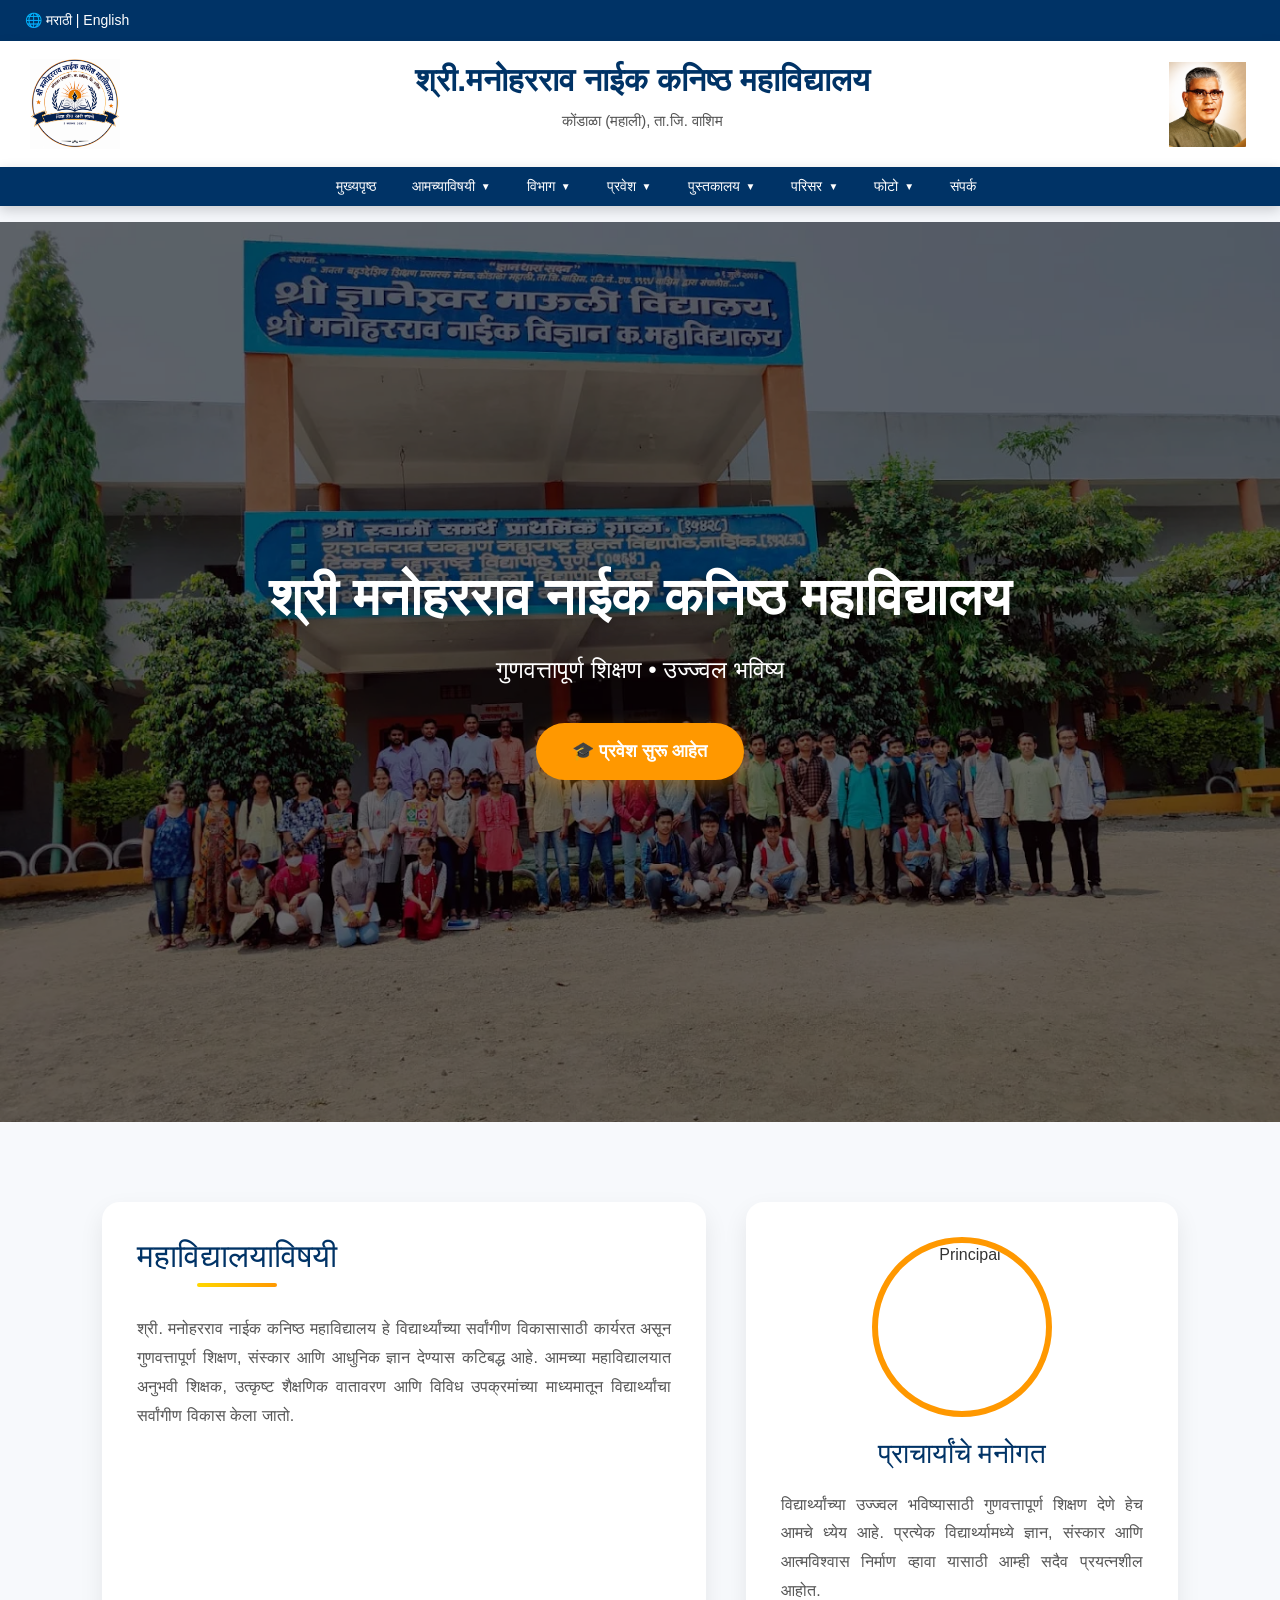
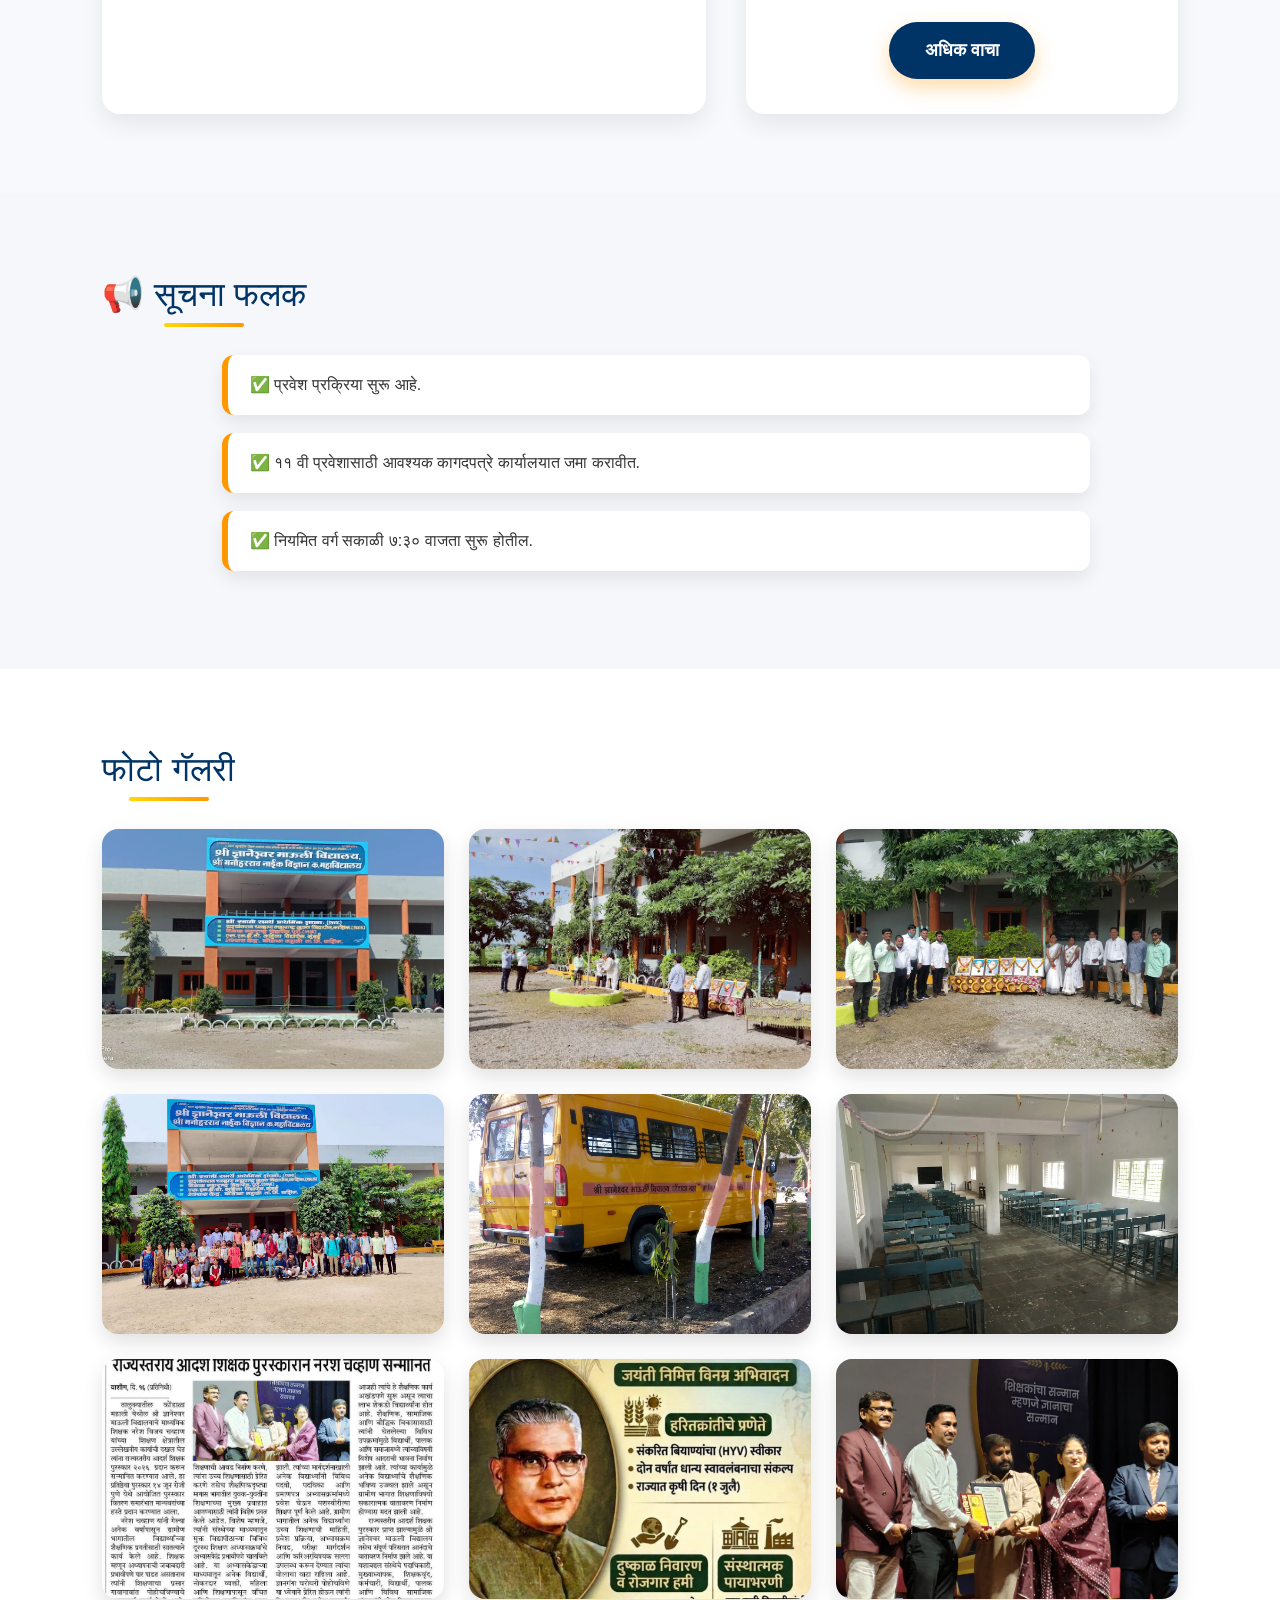
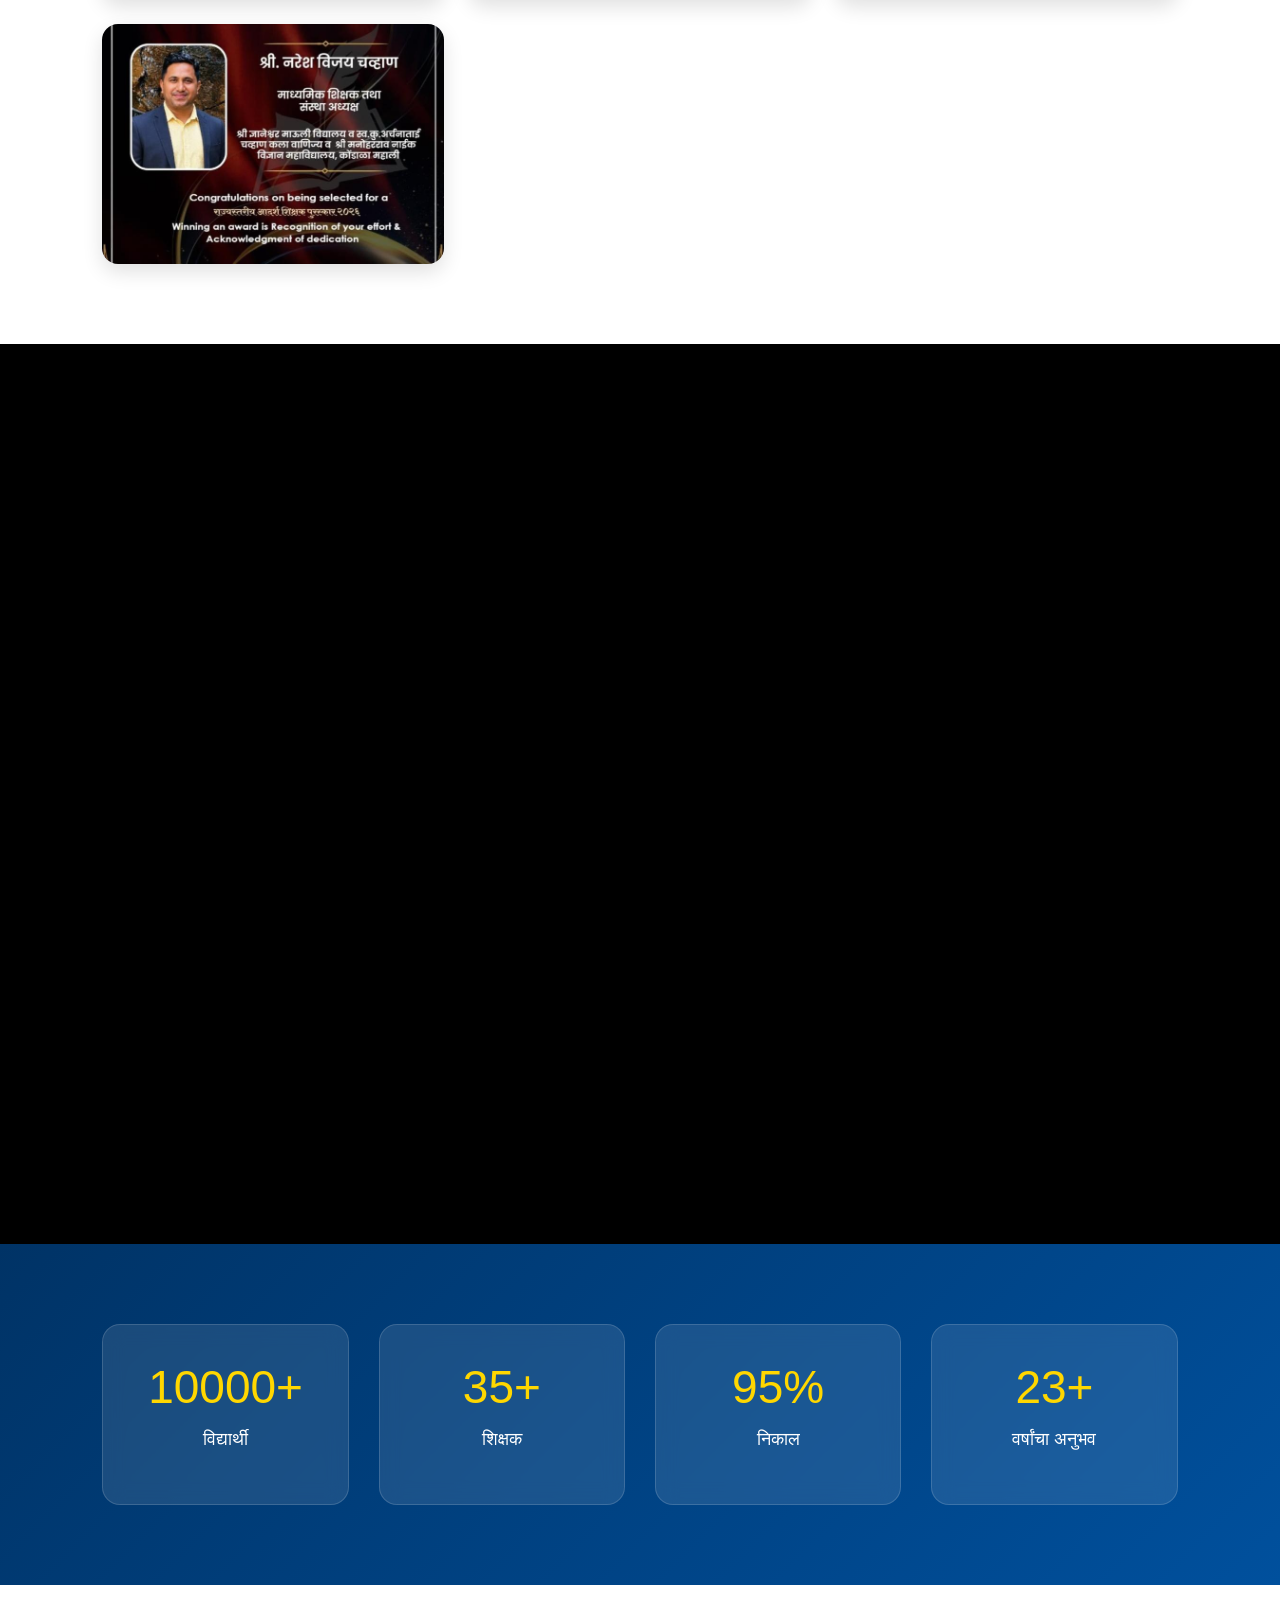
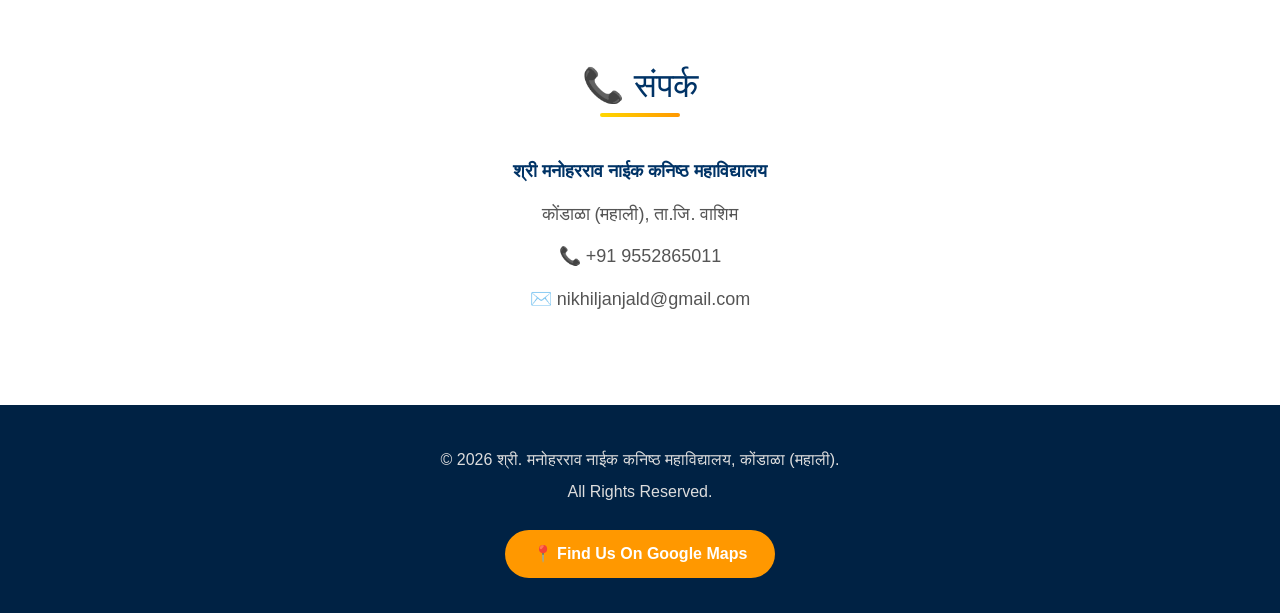
==== index.html @ def959de "Update index.html" ====
<!DOCTYPE html>
<html lang="mr">
<head>
<meta charset="UTF-8">
<meta name="viewport" content="width=device-width, initial-scale=1.0">

<title>श्री मनोहरराव नाईक कनिष्ठ महाविद्यालय</title>
<link href="https://cdn.jsdelivr.net/npm/bootstrap@5.3.7/dist/css/bootstrap.min.css" rel="stylesheet">
<link rel="stylesheet" href="style.css">

<link rel="stylesheet"
href="https://cdnjs.cloudflare.com/ajax/libs/font-awesome/6.6.0/css/all.min.css">

</head>

<body>

<!-- Top Bar -->
<div class="topbar">

<div class="language">
🌐
<a href="#">मराठी</a> |
<a href="#">English</a>
</div>

</div>
 
<!-- Header -->
<header>

<div class="logo">
    <img src="assets/logo.png" alt="College Logo">
</div>

<div class="title">
    <h1>श्री.मनोहरराव नाईक कनिष्ठ महाविद्यालय</h1>
    <p>कोंडाळा (महाली), ता.जि. वाशिम</p>
</div>

<div class="logo2">
    <img src="assets/logo2.png" alt="Logo 2">
</div>

<button class="menu-toggle" onclick="toggleMenu()">☰</button>

</header>
 
 <!-- ================= NAVBAR START ================= -->

<nav class="navbar-custom">

<ul class="menu">

<li>
<a href="#">मुख्यपृष्ठ</a>
</li>

<li class="dropdown">
<a href="#">
आमच्याविषयी
<span class="arrow">▼</span>
</a>

<ul class="submenu">
<li><a href="#">संस्थेबद्दल</a></li>
<li><a href="#">महाविद्यालयाविषयी</a></li>
<li><a href="#">प्राचार्यांचे मनोगत</a></li>
<li><a href="#">ध्येय व उद्दिष्टे</a></li>
<li><a href="#">कार्यकारी मंडळ</a></li>
<li><a href="#">महाविद्यालयाचे धोरण</a></li>
</ul>

</li>

<li class="dropdown">

<a href="#">
विभाग
<span class="arrow">▼</span>
</a>

<ul class="submenu">
<li><a href="#">Humanities</a></li>
<li><a href="#">Commerce Faculty</a></li>
<li><a href="#">Science Faculty</a></li>
<li><a href="#">Sports Department</a></li>
</ul>

</li>

<li class="dropdown">

<a href="#">
प्रवेश
<span class="arrow">▼</span>
</a>

<ul class="submenu">
<li><a href="#">Admission Form</a></li>
<li><a href="#">Admission Dates</a></li>
<li><a href="#">Admission Brochure</a></li>
<li><a href="#">Admission Notice</a></li>
<li><a href="#">Prospectus</a></li>
<li><a href="#">Admission Information</a></li>

<li>
<a href="https://mahadbt.maharashtra.gov.in/" target="_blank">
MahaDBT Scholarship
</a>
</li>

</ul>

</li>

<li class="dropdown">

<a href="#">
पुस्तकालय
<span class="arrow">▼</span>
</a>

<ul class="submenu">
    <li>
        <a href="https://www.ndl.gov.in/" target="_blank">
            📚 National Digital Library (NDLI)
        </a>
    </li>

    <li>
        <a href="https://ndl.education.gov.in/home/" target="_blank">
            📚 Rashtriya e Pustakalaya
        </a>
    </li>
 <li>
        <a href="https://www.sgbaukrc.ac.in/index.php/question-papers/" target="_blank">
            📚 Question Papers
        </a>
    </li>

 <li>
        <a href="https://sgbau.ac.in/" target="_blank">
            📚 SGBA UNIVERSITY
        </a>
    </li>
</ul>
</li>

<li class="dropdown">

<a href="#">
परिसर
<span class="arrow">▼</span>
</a>

<ul class="submenu">
<li><a href="#">Campus Activities</a></li>
<li><a href="#">Campus Facilities</a></li>
<li>
<a href="https://maps.app.goo.gl/h7c754m9y1ihVxTn9" target="_blank">
📍 Google Location
</a>
</li>
</ul>

</li>

<li class="dropdown dropdown-right">

<a href="#">
फोटो
<span class="arrow">▼</span>
</a>

<ul class="submenu">
<li><a href="#">Sports</a></li>
<li><a href="#">College Programmes</a></li>
<li><a href="#">Conference & Workshop</a></li>
<li><a href="golden.html">Golden Moments</a></li>
 <li><a href="#">Infrastructure</a></li>
</ul>

</li>

<li>
<a href="#">संपर्क</a>
</li>

</ul>

</nav>

<!-- ================= NAVBAR END ================= -->
<!-- Hero Section -->

<section class="hero">
    <div class="overlay">
        <h1>श्री मनोहरराव नाईक कनिष्ठ महाविद्यालय</h1>
        <p>गुणवत्तापूर्ण शिक्षण • उज्ज्वल भविष्य</p>

    <button class="btn" onclick="openPopup()">
    🎓 प्रवेश सुरू आहेत
</button>
    </div>
</section>

    <div id="popup" class="popup">

    <div class="popup-content">

        <span class="close" onclick="closePopup()">&times;</span>

        <h2>🎓 Admission Enquiry</h2>

        <form id="enquiryForm">
<input type="text" id="fullname" placeholder="Full Name" required>

<input type="tel" id="mobile" placeholder="Mobile Number" maxlength="10" required>

<input type="text" id="district" placeholder="District" required>

<select id="class" required>
    <option value="">Select Class</option>
    <option>11th</option>
    <option>12th</option>
    <option>UG</option>
    <option>PG</option>
</select>

<select id="stream" required>
    <option value="">Select Stream</option>
    <option>Arts</option>
    <option>Commerce</option>
    <option>Science</option>
    <option>Open University</option>
</select>

<button type="button" onclick="sendEnquiry()">
    Submit Enquiry
</button>
        </form>

    </div>

</div>
<!-- Principal Message -->

<section id="about" class="about-principal">

<div class="about-box">

<h2>महाविद्यालयाविषयी</h2>

<p>
श्री. मनोहरराव नाईक कनिष्ठ महाविद्यालय हे विद्यार्थ्यांच्या सर्वांगीण विकासासाठी कार्यरत असून गुणवत्तापूर्ण शिक्षण, संस्कार आणि आधुनिक ज्ञान देण्यास कटिबद्ध आहे. आमच्या महाविद्यालयात अनुभवी शिक्षक, उत्कृष्ट शैक्षणिक वातावरण आणि विविध उपक्रमांच्या माध्यमातून विद्यार्थ्यांचा सर्वांगीण विकास केला जातो.
</p>

</div>

<div class="principal-box">

<img src="assets/principal.jpg" alt="Principal">

<h3>प्राचार्यांचे मनोगत</h3>

<p>
विद्यार्थ्यांच्या उज्ज्वल भविष्यासाठी गुणवत्तापूर्ण शिक्षण देणे हेच आमचे ध्येय आहे. प्रत्येक विद्यार्थ्यामध्ये ज्ञान, संस्कार आणि आत्मविश्वास निर्माण व्हावा यासाठी आम्ही सदैव प्रयत्नशील आहोत.
</p>

<a href="#about" class="btn">अधिक वाचा</a>

</div>

</section>
 
    <section class="notice">
  <h2>📢 सूचना फलक</h2>

  <ul>
    <li>✅ प्रवेश प्रक्रिया सुरू आहे.</li>
    <li>✅ ११ वी प्रवेशासाठी आवश्यक कागदपत्रे कार्यालयात जमा करावीत.</li>
    <li>✅ नियमित वर्ग सकाळी ७:३० वाजता सुरू होतील.</li>
  </ul>
</section>

    <section class="gallery">
  <h2> फोटो गॅलरी</h2>

  <div class="gallery-grid">
    <img src="assets/photo1.jpg" alt="College Photo 1">
    <img src="assets/photo2.jpg" alt="College Photo 2">
    <img src="assets/photo3.jpg" alt="College Photo 3">
    <img src="assets/photo4.jpg" alt="College Photo 4">
    <img src="assets/photo5.jpg" alt="College photo 5">
    <img src="assets/photo6.jpg" alt="College photo 6">
    <img src="assets/photo7.jpg" alt="College photo 7">
    <img src="assets/photo8.jpg" alt="College photo 8">
    <img src="assets/photo9.jpg" alt="College photo 9">
    <img src="assets/photo10.jpg" alt="College photo 10">
  </div>
        
</section>  

 <section id="golden" class="golden-slider">

    <img class="golden-slide" src="assets/photo8.jpg" alt="Golden Moment 1">
    <img class="golden-slide" src="assets/photo9.jpg" alt="Golden Moment 2">
    <img class="golden-slide" src="assets/photo10.jpg" alt="Golden Moment 3">

</section>
    <section class="stats">

  <div class="stat-box">
    <h2>10000+</h2>
    <p>विद्यार्थी</p>
  </div>

  <div class="stat-box">
    <h2>35+</h2>
    <p>शिक्षक</p>
  </div>

  <div class="stat-box">
    <h2>95%</h2>
    <p>निकाल</p>
  </div>

  <div class="stat-box">
    <h2>23+</h2>
    <p>वर्षांचा अनुभव</p>
  </div>

</section>
  <section class="contact">
    <h2>📞 संपर्क</h2>

    <p><strong>श्री मनोहरराव नाईक कनिष्ठ महाविद्यालय</strong></p>
    <p>कोंडाळा (महाली), ता.जि. वाशिम</p>

    <p>📞 +91 9552865011</p>
    <p>✉️ nikhiljanjald@gmail.com</p>
</section>

 <footer>

<p>© 2026 श्री. मनोहरराव नाईक कनिष्ठ महाविद्यालय, कोंडाळा (महाली).</p>

<p>All Rights Reserved.</p>

<a href="https://maps.app.goo.gl/h7c754m9y1ihVxTn9" 
target="_blank" 
class="location-btn">

📍 Find Us On Google Maps

</a>

</footer> <button id="topBtn" title="Go to Top">
    <i class="fa-solid fa-arrow-up"></i>
</button>
 <script src="script.js"></script>
    <script src="https://cdn.jsdelivr.net/npm/bootstrap@5.3.7/dist/js/bootstrap.bundle.min.js"></script>
</body>
</html>
---- style.css ----
/*======================================
            RESET
======================================*/

*{
    margin:0;
    padding:0;
    box-sizing:border-box;
}

html{
    scroll-behavior:smooth;
}

body{
    font-family:Arial,Helvetica,sans-serif;
    background:#f5f7fb;
    color:#333;
    overflow-x:hidden;
}

img{
    max-width:100%;
    display:block;
}

a{
    text-decoration:none;
    transition:.3s;
}

ul{
    list-style:none;
}

/*======================================
            TOP BAR
======================================*/

.topbar{
    background:#003366;
    color:#fff;
    display:flex;
    justify-content:space-between;
    align-items:center;
    padding:10px 25px;
    font-size:14px;
}

.topbar a{
    color:#fff;
}

.topbar a:hover{
    color:#FFD700;
}

.top-contact{
    display:flex;
    align-items:center;
    gap:15px;
}

/*======================================
            HEADER
======================================*/

header{
    background:#fff;
    display:flex;
    justify-content:space-between;
    align-items:center;
    gap:20px;
    padding:18px 30px;
    box-shadow:0 3px 12px rgba(0,0,0,.08);
}

.logo img{
    width:90px;
    height:90px;
    object-fit:contain;
}

.logo2{
    flex-shrink:0;
}

.logo2 img{
    width:85px;
    height:85px;
    object-fit:contain;
}

.title{
    flex:1;
    text-align:center;
}

.title h1{
    color:#003366;
    font-size:32px;
    font-weight:700;
    line-height:1.3;
}

.title p{
    margin-top:6px;
    color:#555;
    font-size:15px;
}

/*======================================
        MENU BUTTON
======================================*/

.menu-toggle{
    display:none;
    width:46px;
    height:46px;
    border:none;
    border-radius:8px;
    background:#003366;
    color:#fff;
    font-size:28px;
    cursor:pointer;
}

.menu-toggle:hover{
    background:#ff9800;
    color:#000;
}

/*======================================
            NAVBAR
======================================*/

.navbar-custom{
    position:sticky;
    top:0;
    z-index:9999;
    background:#003366;
    box-shadow:0 4px 12px rgba(0,0,0,.18);
}

.menu{
    display:flex;
    justify-content:center;
    align-items:center;
}

.menu>li{
    position:relative;
}

.menu>li>a{
    display:flex;
    align-items:center;
justify-content:space-between;
white-space:nowrap;
    gap:6px;
    padding:9px 18px;
    color:#fff;
    font-size:14px;
    font-weight:500;
}

.menu>li>a:hover{
    background:#ff9800;
    color:#000;
}

/*======================================
            ARROW
======================================*/

.arrow{
    font-size:10px;
    transition:.3s;
}

.dropdown:hover>.menu>a .arrow{
    transform:rotate(180deg);
}

.dropdown:hover>.arrow{
    transform:rotate(180deg);
}

/*======================================
            SUBMENU
======================================*/

.submenu{
    position:absolute;
    top:100%;
    left:0;
    min-width:250px;
    background:rgba(0,51,102,.95);
    backdrop-filter:blur(12px);
    border-radius:12px;
    overflow:hidden;
    box-shadow:0 12px 30px rgba(0,0,0,.25);

    opacity:0;
    visibility:hidden;
    transform:translateY(15px);

    transition:.3s;
}

.dropdown:hover>.submenu{
    opacity:1;
    visibility:visible;
    transform:translateY(0);
}

.submenu li a{
    display:block;
    color:#fff;
    padding:14px 18px;
    border-bottom:1px solid rgba(255,255,255,.08);
}

.submenu li:last-child a{
    border:none;
}

.submenu li a:hover{
    background:#ff9800;
    color:#000;
    padding-left:28px;
}

.dropdown-right>.submenu{
    left:auto;
    right:0;
}

/*======================================
        MOBILE MENU
======================================*/

@media(max-width:768px){

.topbar{
    flex-direction:column;
    text-align:center;
    gap:8px;
}

header{
    padding:15px;
    gap:10px;
}

.logo img{
    width:60px;
    height:60px;
}

.logo2 img{
    width:60px;
    height:60px;
}

.title h1{
    font-size:20px;
}

.title p{
    font-size:13px;
}

.menu-toggle{
    display:block;
}

.menu{
    display:none;
    flex-direction:column;
    width:100%;
    background:#003366;
}

.menu.active{
    display:flex;
}

.menu>li{
    width:100%;
}

.menu>li>a{
    width:100%;
    justify-content:space-between;
}

/* Mobile dropdown */

.submenu{
    position:static;
    display:none;
    opacity:1;
    visibility:visible;
    transform:none;
    width:100%;
    border-radius:0;
    box-shadow:none;
    background:#002244;
}

.submenu.show{
    display:block;
}

.dropdown:hover>.submenu{
    display:none;
}

}
/*======================================
            HERO SECTION
======================================*/

.hero{
    position:relative;
    width:100%;
    height:100vh;
    background:url("assets/photo4.jpg") center/cover no-repeat;
    display:flex;
    justify-content:center;
    align-items:center;
    overflow:hidden;
}

.hero::before{
    content:"";
    position:absolute;
    inset:0;
    background:rgba(0,0,0,.58);
}

.overlay{
    position:relative;
    z-index:2;
    text-align:center;
    color:#fff;
    padding:20px;
    max-width:900px;
}

.overlay h1{
    font-size:52px;
    font-weight:700;
    line-height:1.3;
    margin-bottom:20px;
    text-shadow:0 5px 15px rgba(0,0,0,.4);
    animation:fadeDown .8s ease;
}

.overlay p{
    font-size:24px;
    margin-bottom:35px;
    animation:fadeUp 1s ease;
}

.btn{
    display:inline-block;
    background:#ff9800;
    color:#fff;
    border:none;
    border-radius:50px;
    padding:15px 36px;
    font-size:18px;
    font-weight:600;
    cursor:pointer;
    box-shadow:0 8px 20px rgba(255,152,0,.35);
}

.btn:hover{
    background:#e68900;
    transform:translateY(-4px);
}

@keyframes fadeDown{
    from{opacity:0;transform:translateY(-35px);}
    to{opacity:1;transform:translateY(0);}
}

@keyframes fadeUp{
    from{opacity:0;transform:translateY(35px);}
    to{opacity:1;transform:translateY(0);}
}

/*======================================
        ADMISSION POPUP
======================================*/

.popup{
    display:none;
    position:fixed;
    inset:0;
    background:rgba(0,0,0,.65);
    z-index:99999;
    backdrop-filter:blur(5px);
}

.popup-content{
    width:92%;
    max-width:500px;
    margin:60px auto;
    background:#fff;
    padding:35px;
    border-radius:18px;
    position:relative;
    animation:popupOpen .4s ease;
}

.popup-content h2{
    text-align:center;
    color:#003366;
    margin-bottom:20px;
}

.close{
    position:absolute;
    right:18px;
    top:12px;
    font-size:32px;
    cursor:pointer;
}

.popup-content input,
.popup-content select{
    width:100%;
    padding:14px;
    margin:12px 0;
    border:1px solid #ddd;
    border-radius:10px;
    font-size:16px;
}

.popup-content input:focus,
.popup-content select:focus{
    outline:none;
    border-color:#ff9800;
}

.popup-content button{
    width:100%;
    margin-top:15px;
    padding:15px;
    border:none;
    border-radius:10px;
    background:#003366;
    color:#fff;
    font-size:17px;
    cursor:pointer;
}

.popup-content button:hover{
    background:#ff9800;
    color:#000;
}

@keyframes popupOpen{
    from{
        opacity:0;
        transform:translateY(-40px);
    }
    to{
        opacity:1;
        transform:translateY(0);
    }
}

/*======================================
        ABOUT SECTION
======================================*/

.about-principal{
    padding:80px 8%;
    display:grid;
    grid-template-columns:1.4fr 1fr;
    gap:40px;
    background:#f7f9fc;
}

.about-box,
.principal-box{
    background:#fff;
    border-radius:18px;
    padding:35px;
    box-shadow:0 10px 25px rgba(0,0,0,.08);
}

.about-box h2,
.principal-box h3{
    color:#003366;
    margin-bottom:20px;
}

.about-box p,
.principal-box p{
    line-height:1.8;
    color:#555;
    text-align:justify;
}

.about-box h2::after{
    content:"";
    display:block;
    width:70px;
    height:4px;
    background:#ff9800;
    margin-top:10px;
    border-radius:20px;
}

.principal-box{
    text-align:center;
}

.principal-box img{
    width:180px;
    height:180px;
    object-fit:cover;
    border-radius:50%;
    border:6px solid #ff9800;
    margin:0 auto 20px;
}

.principal-box .btn{
    background:#003366;
}

.principal-box .btn:hover{
    background:#ff9800;
    color:#000;
}

/*======================================
        NOTICE
======================================*/

.notice{
    padding:80px 8%;
    background:#f5f7fb;
}

.notice h2{
    text-align:center;
    color:#003366;
    margin-bottom:35px;
    font-size:34px;
}

.notice ul{
    max-width:900px;
    margin:auto;
}

.notice li{
    background:#fff;
    margin-bottom:18px;
    padding:18px 22px;
    border-left:6px solid #ff9800;
    border-radius:12px;
    box-shadow:0 8px 18px rgba(0,0,0,.08);
}

/*======================================
        GALLERY
======================================*/

.gallery{
    padding:80px 8%;
    background:#fff;
}

.gallery h2{
    text-align:center;
    color:#003366;
    font-size:34px;
    margin-bottom:40px;
}

.gallery-grid{
    display:grid;
    grid-template-columns:repeat(auto-fit,minmax(260px,1fr));
    gap:25px;
}

.gallery-grid img{
    width:100%;
    height:240px;
    object-fit:cover;
    border-radius:16px;
    cursor:pointer;
    transition:.35s;
    box-shadow:0 8px 20px rgba(0,0,0,.12);
}

.gallery-grid img:hover{
    transform:scale(1.05);
}

/*======================================
        RESPONSIVE
======================================*/

@media(max-width:768px){

.hero{
    height:80vh;
}

.overlay h1{
    font-size:34px;
}

.overlay p{
    font-size:18px;
}

.btn{
    font-size:16px;
    padding:12px 28px;
}

.about-principal{
    grid-template-columns:1fr;
}

.gallery-grid{
    grid-template-columns:1fr;
}

.gallery-grid img{
    height:220px;
}

.popup-content{
    margin:30px auto;
    padding:25px;
}

}
/*======================================
        GOLDEN SLIDER
======================================*/

.golden-slider{
    position:relative;
    width:100%;
    height:100vh;
    overflow:hidden;
    background:#000;
}

.golden-slide{
    position:absolute;
    inset:0;
    width:100%;
    height:100%;
    object-fit:cover;
    opacity:0;
    animation:goldenSlide 12s infinite;
}

.golden-slide:nth-child(1){
    animation-delay:0s;
}

.golden-slide:nth-child(2){
    animation-delay:4s;
}

.golden-slide:nth-child(3){
    animation-delay:8s;
}

@keyframes goldenSlide{

0%{opacity:0;}

8%{opacity:1;}

30%{opacity:1;}

38%{opacity:0;}

100%{opacity:0;}

}

/*======================================
            STATS
======================================*/

.stats{
    padding:80px 8%;
    background:linear-gradient(135deg,#003366,#00509d);
    display:grid;
    grid-template-columns:repeat(auto-fit,minmax(220px,1fr));
    gap:30px;
}

.stat-box{
    background:rgba(255,255,255,.10);
    backdrop-filter:blur(10px);
    border-radius:18px;
    padding:35px 20px;
    text-align:center;
    border:1px solid rgba(255,255,255,.15);
    transition:.3s;
}

.stat-box:hover{
    transform:translateY(-8px);
}

.stat-box h2{
    color:#FFD700;
    font-size:46px;
    margin-bottom:10px;
}

.stat-box p{
    color:#fff;
    font-size:18px;
}

/*======================================
            CONTACT
======================================*/

.contact{
    background:#fff;
    padding:80px 8%;
    text-align:center;
}

.contact h2{
    color:#003366;
    font-size:34px;
    margin-bottom:25px;
}

.contact p{
    font-size:18px;
    color:#555;
    line-height:1.8;
    margin:10px 0;
}

.contact strong{
    color:#003366;
}

/*======================================
            FOOTER
======================================*/

footer{
    background:#002244;
    color:#fff;
    text-align:center;
    padding:35px 20px;
}

footer p{
    margin:8px 0;
    color:#ddd;
}

footer a{
    color:#FFD700;
}

footer a:hover{
    color:#ff9800;
}

.location-btn{
    display:inline-block;
    margin-top:18px;
    padding:12px 28px;
    background:#ff9800;
    color:#fff;
    border-radius:30px;
    font-weight:600;
}

.location-btn:hover{
    background:#003366;
    color:#fff;
}

/*======================================
        SOCIAL ICONS
======================================*/

.social-icons{
    margin-top:20px;
}

.social-icons a{
    display:inline-flex;
    justify-content:center;
    align-items:center;
    width:45px;
    height:45px;
    margin:5px;
    border-radius:50%;
    background:#003366;
    color:#fff;
}

.social-icons a:hover{
    background:#ff9800;
    color:#000;
}

/*======================================
        BACK TO TOP
======================================*/

#topBtn{
    position:fixed;
    right:25px;
    bottom:25px;
    width:50px;
    height:50px;
    border:none;
    border-radius:50%;
    background:#ff9800;
    color:#fff;
    font-size:22px;
    cursor:pointer;
    display:none;
    z-index:9999;
    box-shadow:0 8px 20px rgba(0,0,0,.25);
    transition:.3s;
}

#topBtn:hover{
    background:#003366;
    transform:translateY(-4px);
}

/*======================================
        SCROLLBAR
======================================*/

::-webkit-scrollbar{
    width:10px;
}

::-webkit-scrollbar-track{
    background:#ececec;
}

::-webkit-scrollbar-thumb{
    background:#003366;
    border-radius:20px;
}

::-webkit-scrollbar-thumb:hover{
    background:#ff9800;
}

/*======================================
        TEXT SELECTION
======================================*/

::selection{
    background:#ff9800;
    color:#fff;
}

/*======================================
        FINAL RESPONSIVE
======================================*/

@media(max-width:768px){

section{
    padding:60px 20px;
}

.stats{
    grid-template-columns:1fr;
}

.stat-box h2{
    font-size:36px;
}

.contact{
    padding:60px 20px;
}

.contact h2{
    font-size:28px;
}

.contact p{
    font-size:16px;
}

.golden-slider{
    height:55vh;
}

footer{
    padding:30px 15px;
}

.location-btn{
    width:100%;
    max-width:300px;
}

#topBtn{
    right:15px;
    bottom:15px;
}

}
/* ===== SECTION HEADING ===== */

.notice h2,
.gallery h2,
.contact h2,
.about-box h2{
    position:relative;
    display:inline-block;
    color:#003366;
    margin-bottom:40px;
}

.notice h2::after,
.gallery h2::after,
.contact h2::after,
.about-box h2::after{
    content:"";
    position:absolute;
    left:50%;
    bottom:-12px;
    transform:translateX(-50%);
    width:80px;
    height:4px;
    background:linear-gradient(90deg,#FFD700,#ff9800);
    border-radius:10px;
    animation:lineGlow 2s infinite alternate;
}

@keyframes lineGlow{
    0%{
        width:80px;
        box-shadow:0 0 5px #FFD700;
    }
    100%{
        width:120px;
        box-shadow:0 0 18px #ff9800;
    }
}
function sendWhatsApp(){

    let name = document.getElementById("fullname").value;
    let mobile = document.getElementById("mobile").value;
    let district = document.getElementById("district").value;
    let studentClass = document.getElementById("class").value;
    let stream = document.getElementById("stream").value;

    let message = 
`*New Admission Enquiry*

Name: ${name}
Mobile: ${mobile}
District: ${district}
Class: ${studentClass}
Stream: ${stream}`;

    let whatsappNumber = "919552865011";

    let url = "https://wa.me/" + whatsappNumber + "?text=" + encodeURIComponent(message);

    window.open(url, "_blank");
}
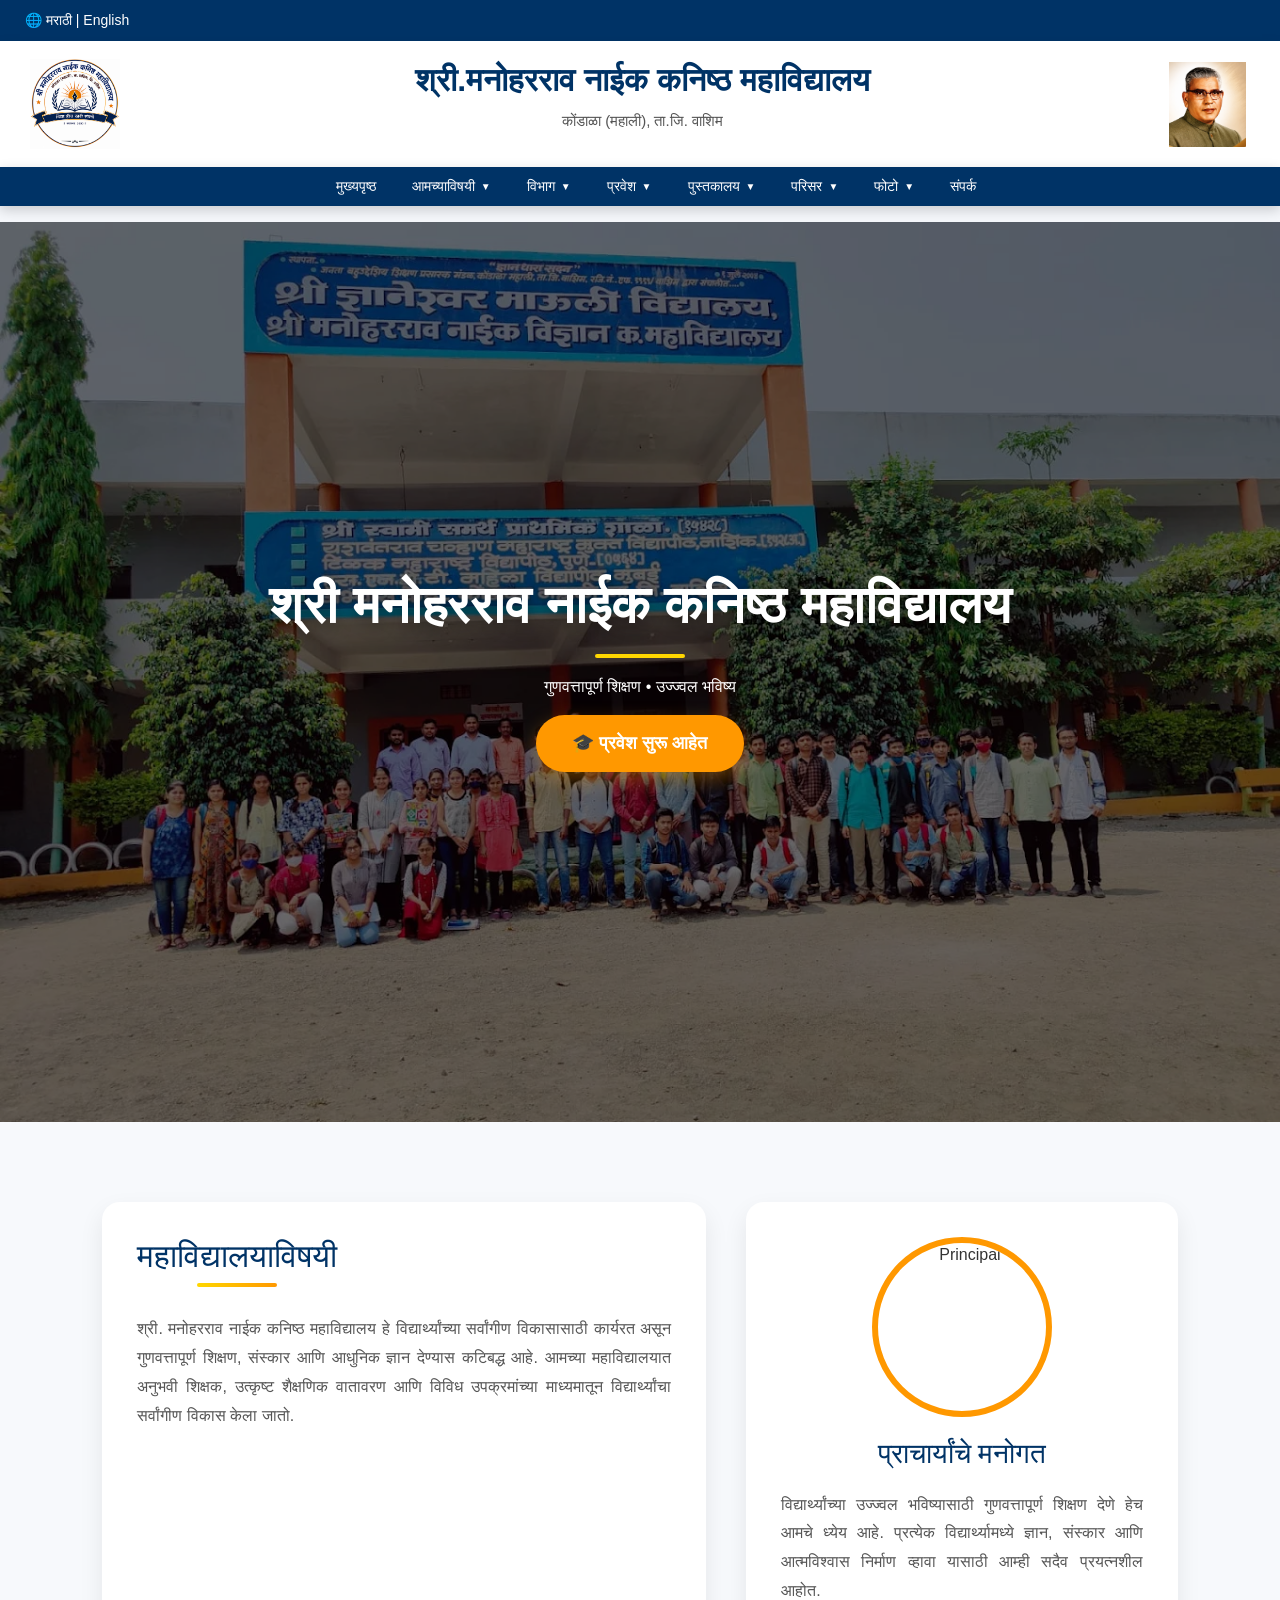
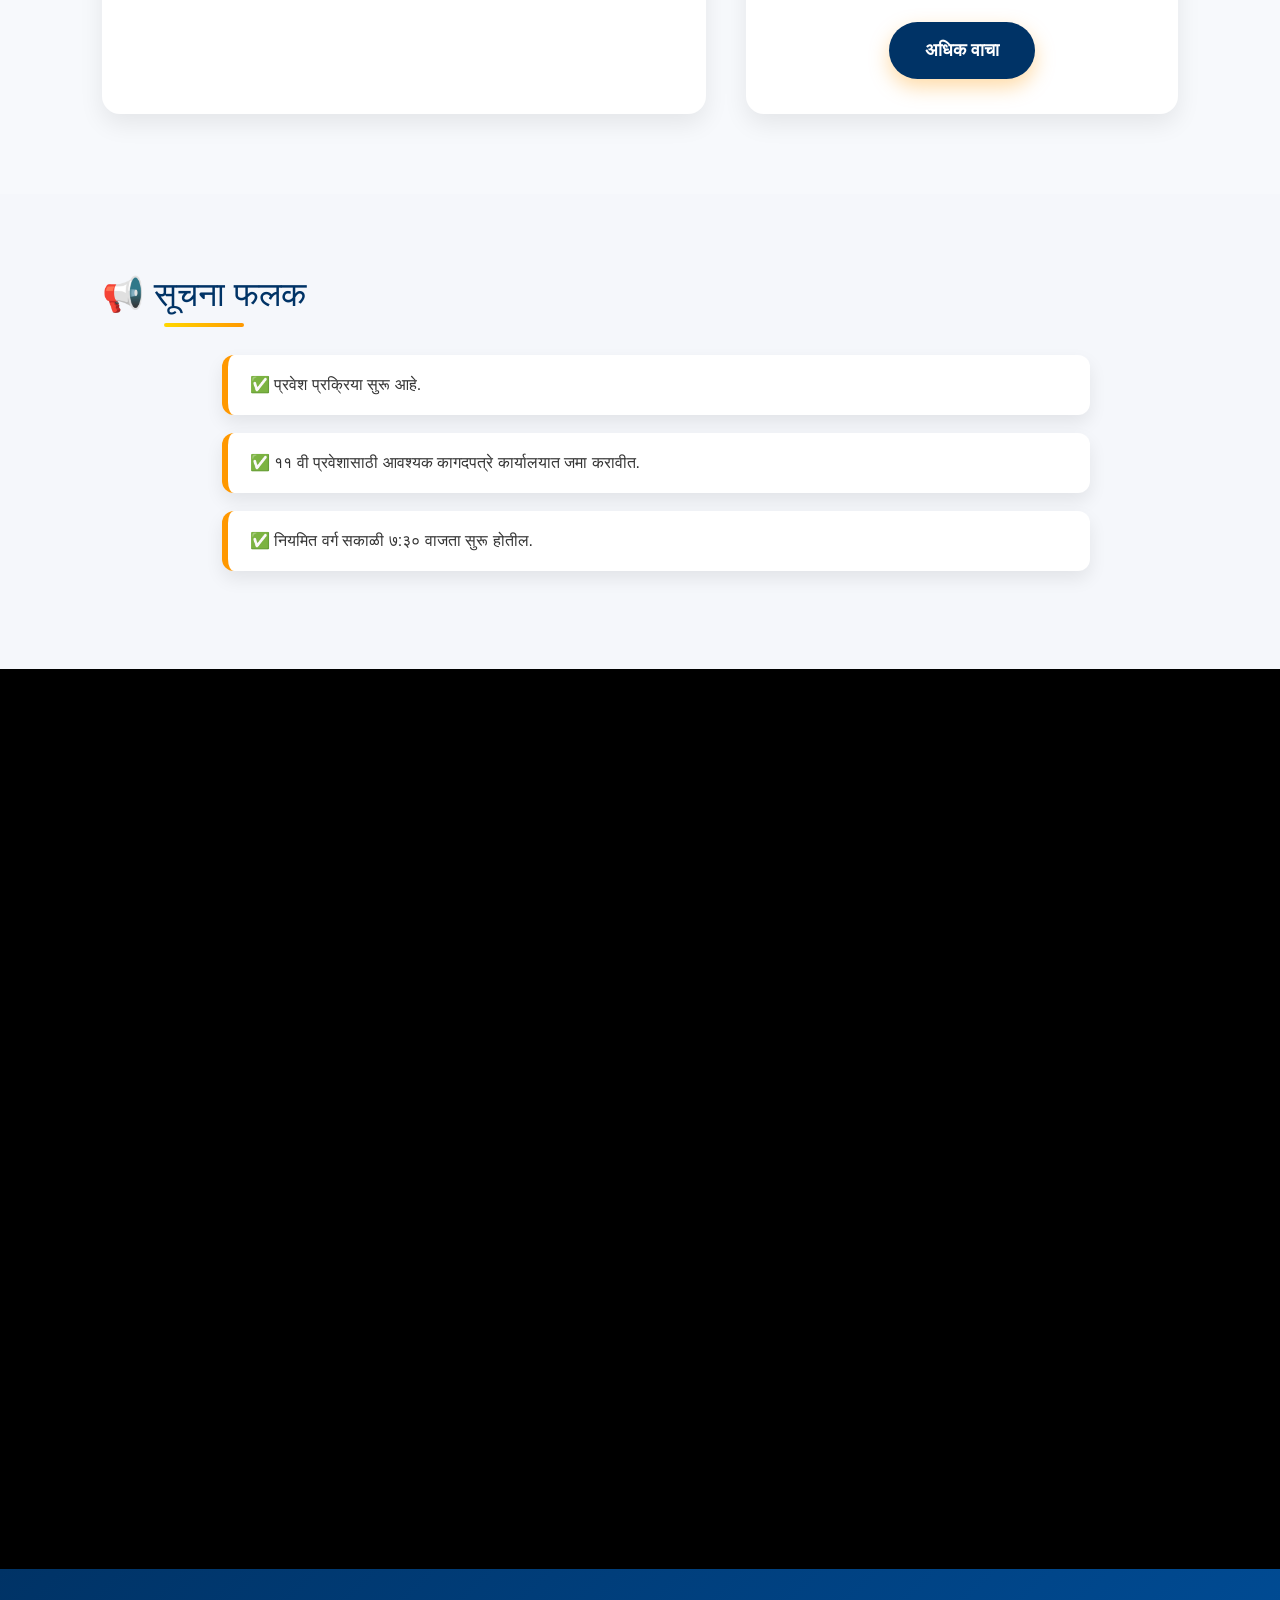
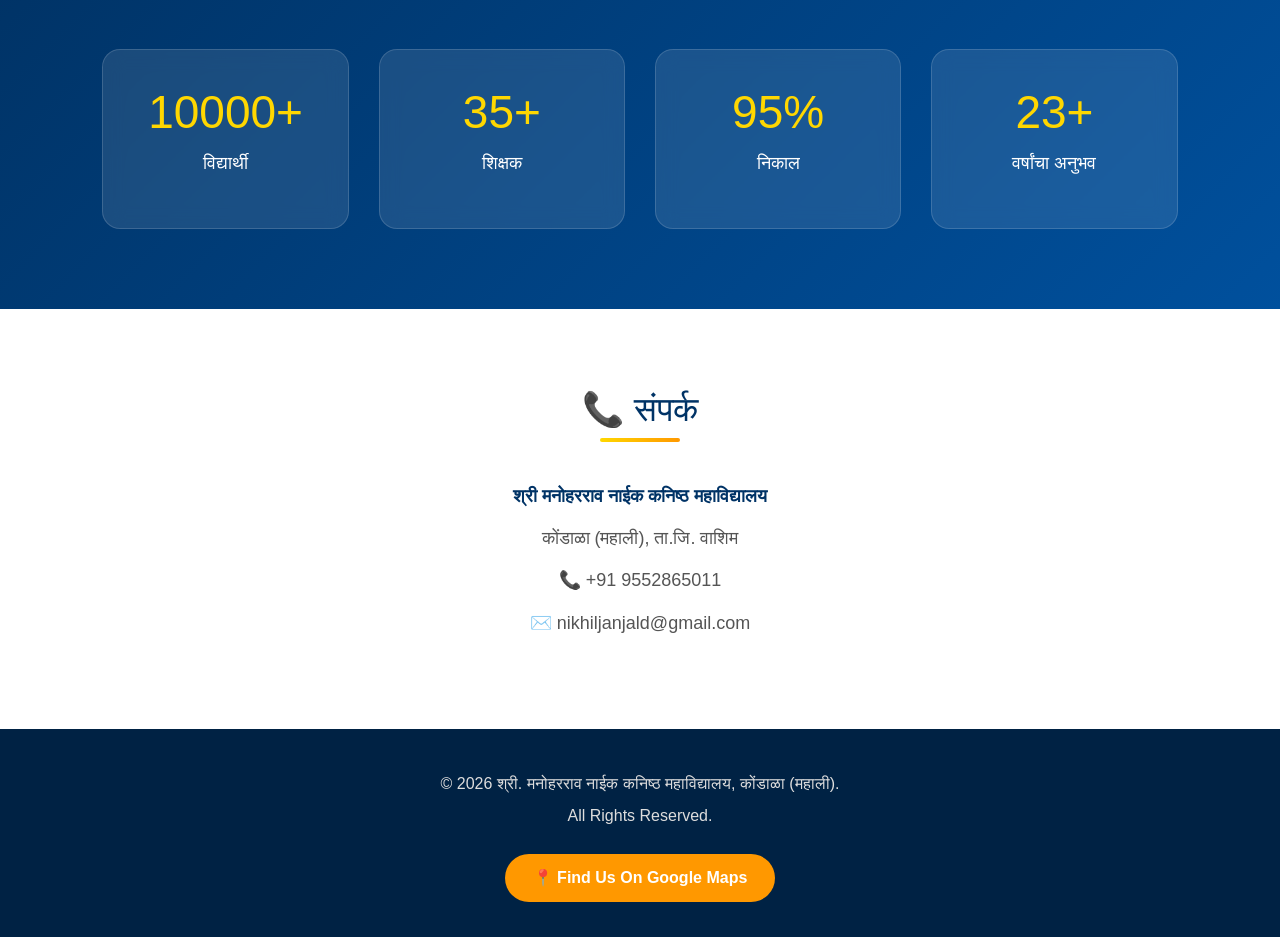
==== commit 5621f567: "Update index.html" ====
--- a/index.html
+++ b/index.html
@@ -284,24 +284,6 @@
   </ul>
 </section>
 
-    <section class="gallery">
-  <h2> फोटो गॅलरी</h2>
-
-  <div class="gallery-grid">
-    <img src="assets/photo1.jpg" alt="College Photo 1">
-    <img src="assets/photo2.jpg" alt="College Photo 2">
-    <img src="assets/photo3.jpg" alt="College Photo 3">
-    <img src="assets/photo4.jpg" alt="College Photo 4">
-    <img src="assets/photo5.jpg" alt="College photo 5">
-    <img src="assets/photo6.jpg" alt="College photo 6">
-    <img src="assets/photo7.jpg" alt="College photo 7">
-    <img src="assets/photo8.jpg" alt="College photo 8">
-    <img src="assets/photo9.jpg" alt="College photo 9">
-    <img src="assets/photo10.jpg" alt="College photo 10">
-  </div>
-        
-</section>  
-
  <section id="golden" class="golden-slider">
 
     <img class="golden-slide" src="assets/photo8.jpg" alt="Golden Moment 1">
--- a/style.css
+++ b/style.css
@@ -353,17 +353,56 @@
     font-size:52px;
     font-weight:700;
     line-height:1.3;
-    margin-bottom:20px;
+    margin-bottom:35px;
+    position:relative;
+    display:inline-block;
     text-shadow:0 5px 15px rgba(0,0,0,.4);
-    animation:fadeDown .8s ease;
-}
-
-.overlay p{
-    font-size:24px;
+    animation:fadeDown 1s ease;
+}
+
+
+/* Golden underline */
+.overlay h1{
+    font-size:52px;
+    font-weight:700;
+    line-height:1.3;
     margin-bottom:35px;
-    animation:fadeUp 1s ease;
-}
-
+    position:relative;
+    display:inline-block;
+    text-shadow:0 5px 15px rgba(0,0,0,.4);
+    animation:fadeDown 1s ease;
+}
+
+
+/* Golden Underline */
+
+.overlay h1::after{
+    content:"";
+    position:absolute;
+    left:50%;
+    bottom:-18px;
+    transform:translateX(-50%);
+    width:90px;
+    height:4px;
+    background:#FFD700;
+    border-radius:20px;
+    animation:goldLine 2s infinite alternate;
+}
+
+
+@keyframes goldLine{
+
+from{
+    width:70px;
+    box-shadow:0 0 5px #FFD700;
+}
+
+to{
+    width:140px;
+    box-shadow:0 0 20px #FFD700;
+}
+
+}
 .btn{
     display:inline-block;
     background:#ff9800;
@@ -966,26 +1005,3 @@
         box-shadow:0 0 18px #ff9800;
     }
 }
-function sendWhatsApp(){
-
-    let name = document.getElementById("fullname").value;
-    let mobile = document.getElementById("mobile").value;
-    let district = document.getElementById("district").value;
-    let studentClass = document.getElementById("class").value;
-    let stream = document.getElementById("stream").value;
-
-    let message = 
-`*New Admission Enquiry*
-
-Name: ${name}
-Mobile: ${mobile}
-District: ${district}
-Class: ${studentClass}
-Stream: ${stream}`;
-
-    let whatsappNumber = "919552865011";
-
-    let url = "https://wa.me/" + whatsappNumber + "?text=" + encodeURIComponent(message);
-
-    window.open(url, "_blank");
-}
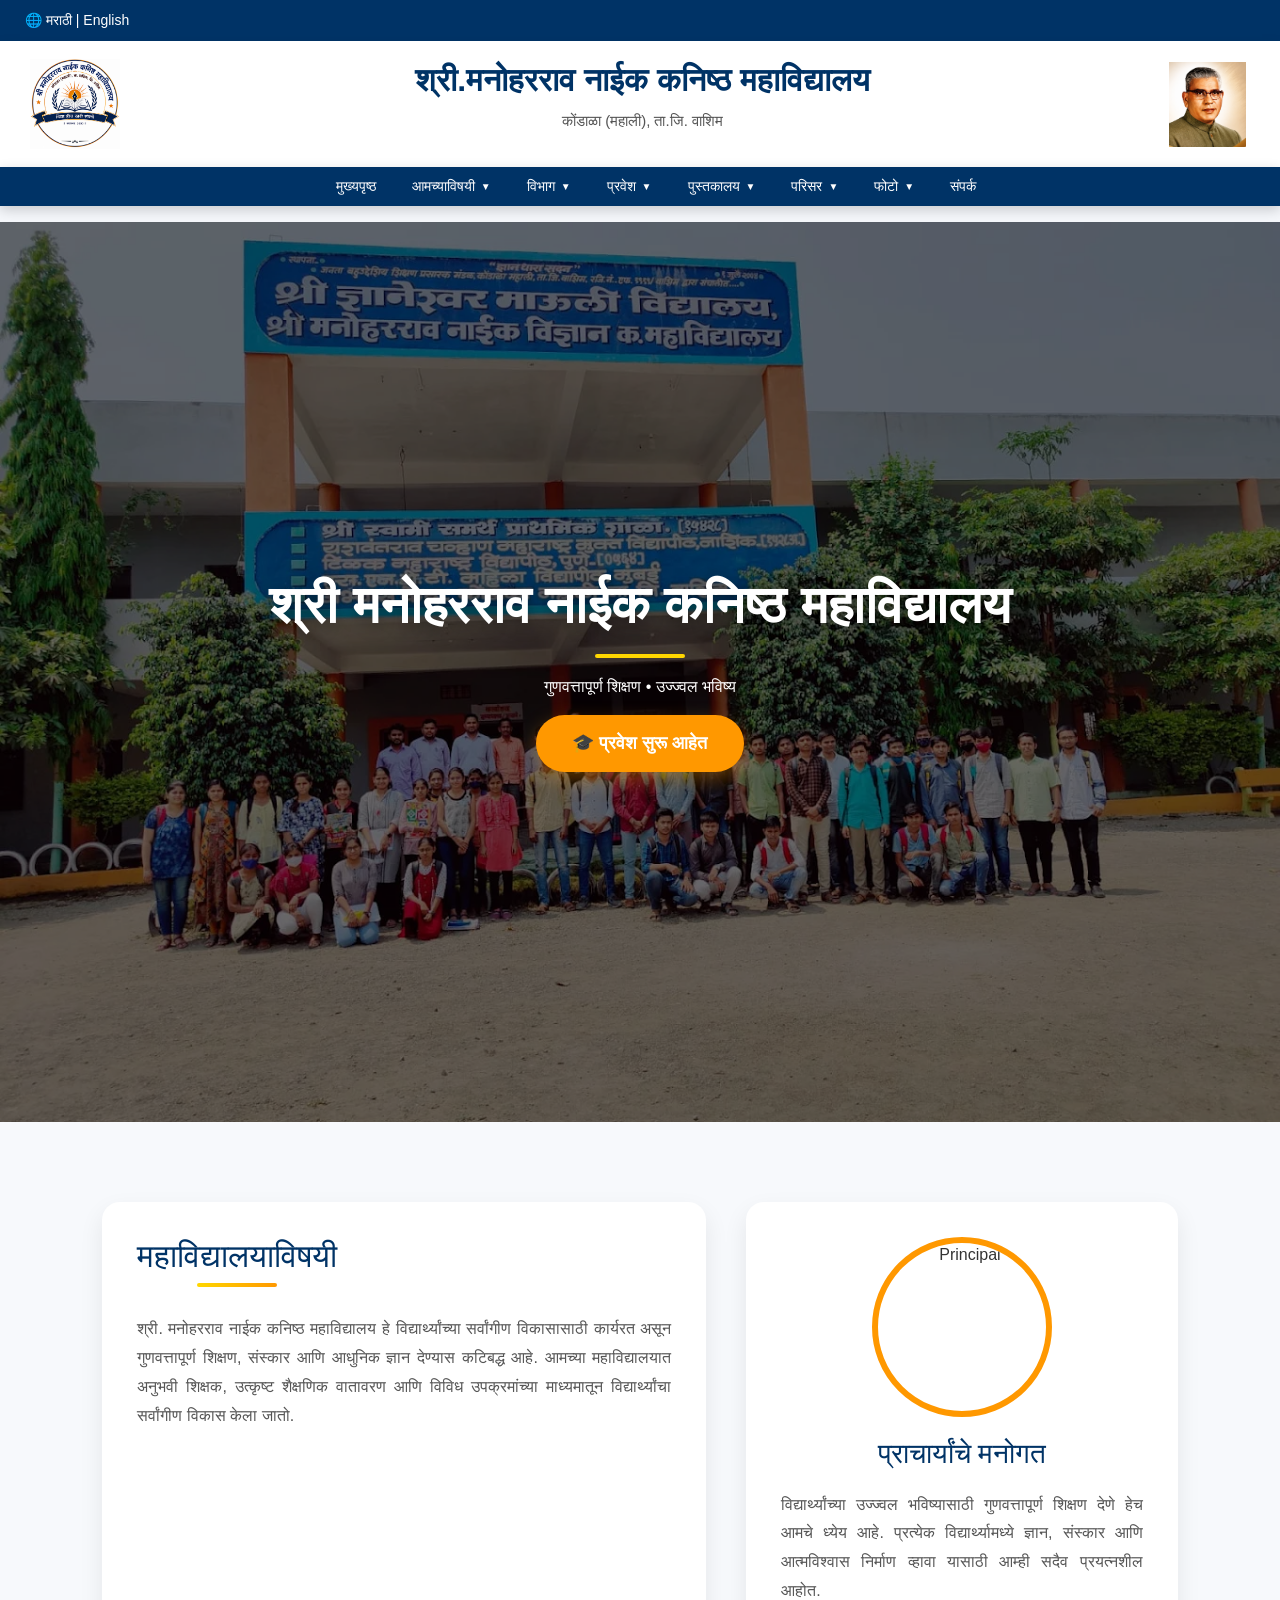
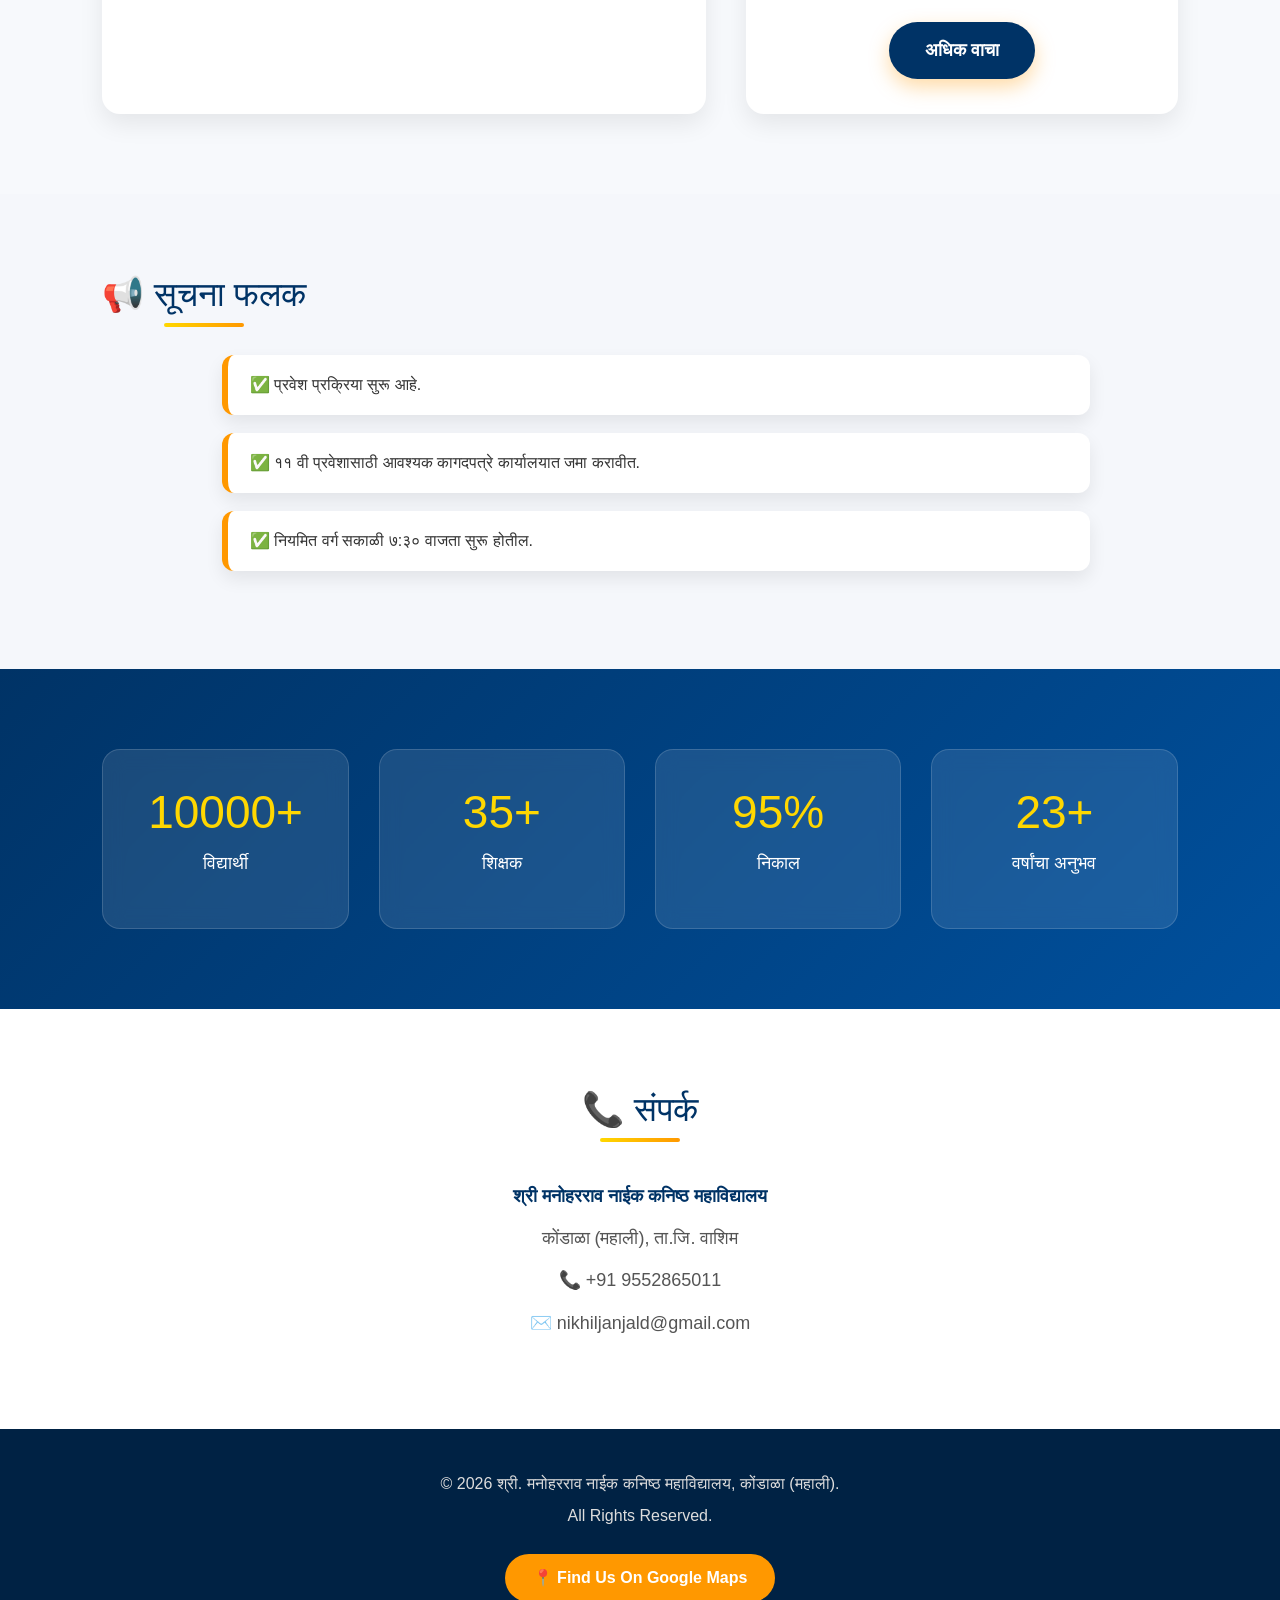
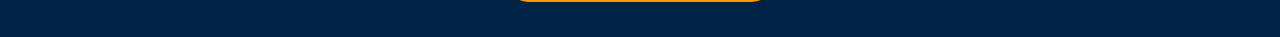
==== commit 8dda53f9: "Update index.html" ====
--- a/index.html
+++ b/index.html
@@ -284,13 +284,6 @@
   </ul>
 </section>
 
- <section id="golden" class="golden-slider">
-
-    <img class="golden-slide" src="assets/photo8.jpg" alt="Golden Moment 1">
-    <img class="golden-slide" src="assets/photo9.jpg" alt="Golden Moment 2">
-    <img class="golden-slide" src="assets/photo10.jpg" alt="Golden Moment 3">
-
-</section>
     <section class="stats">
 
   <div class="stat-box">
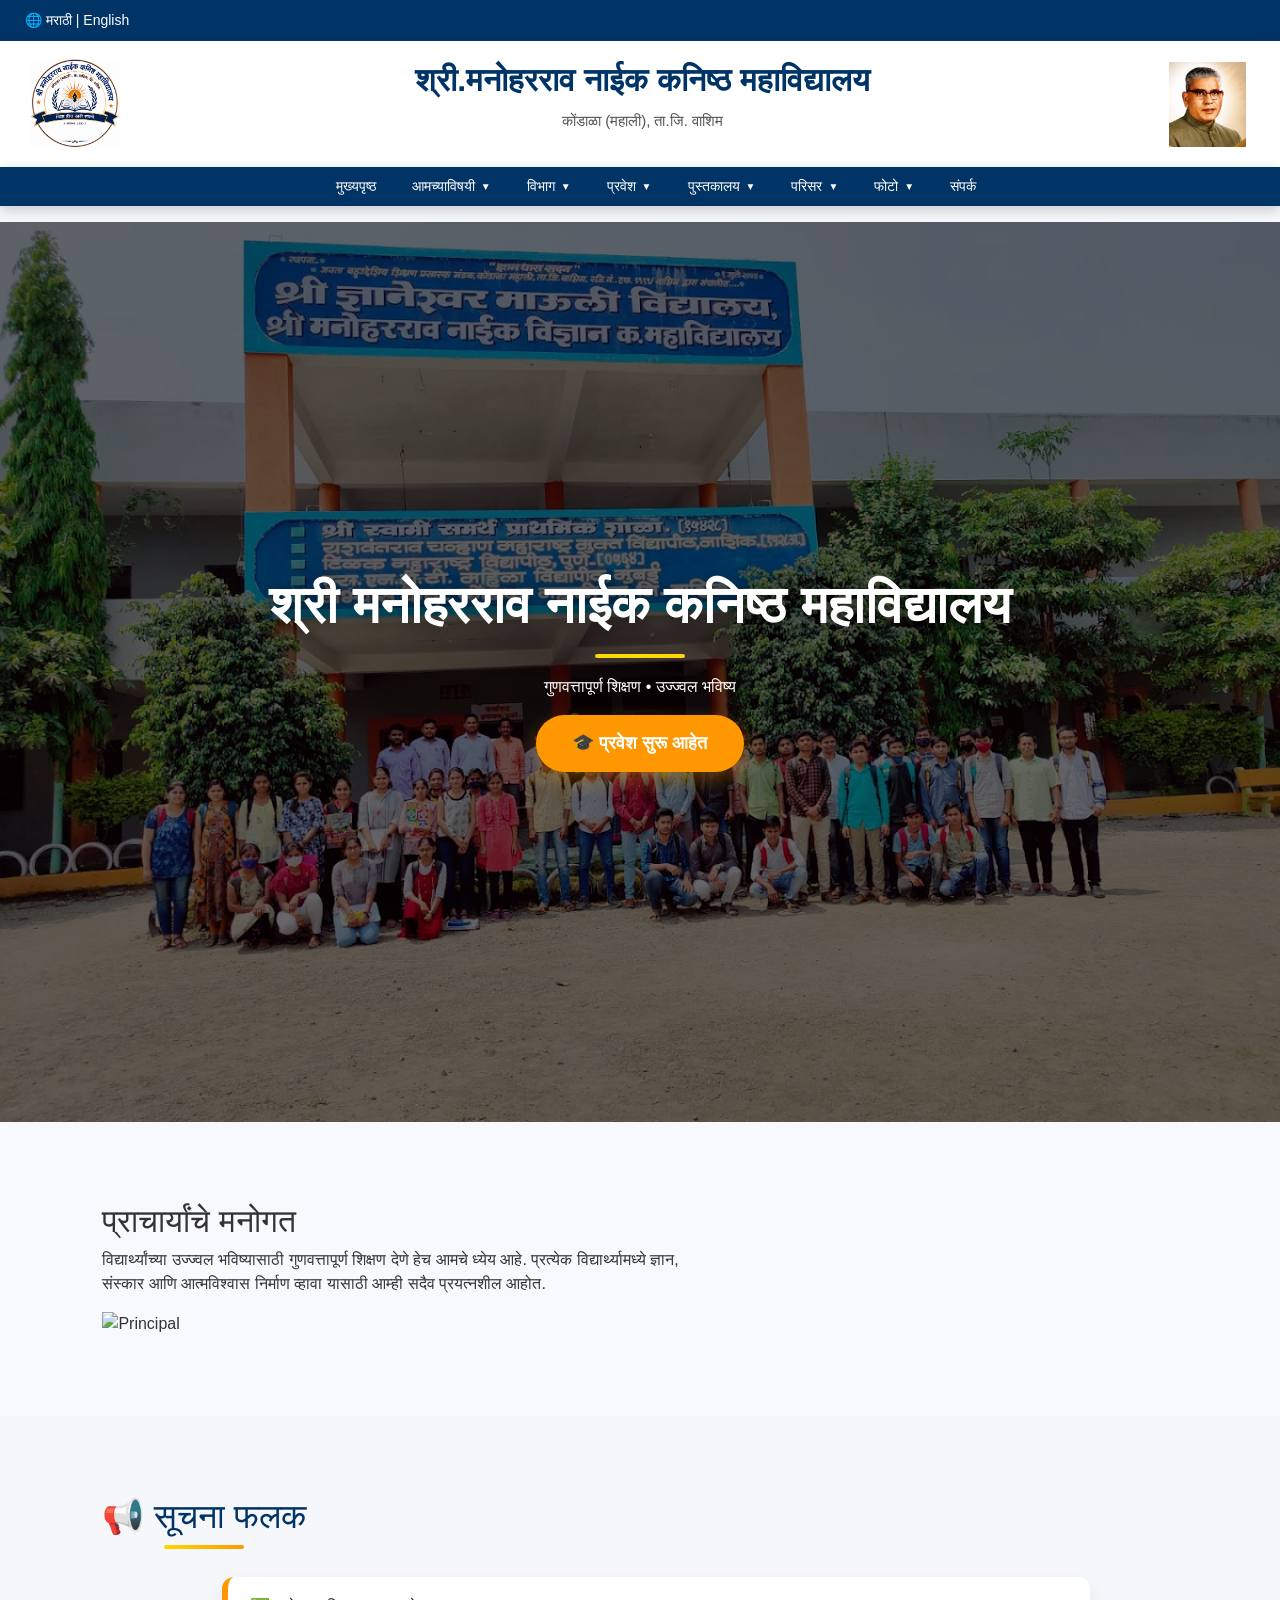
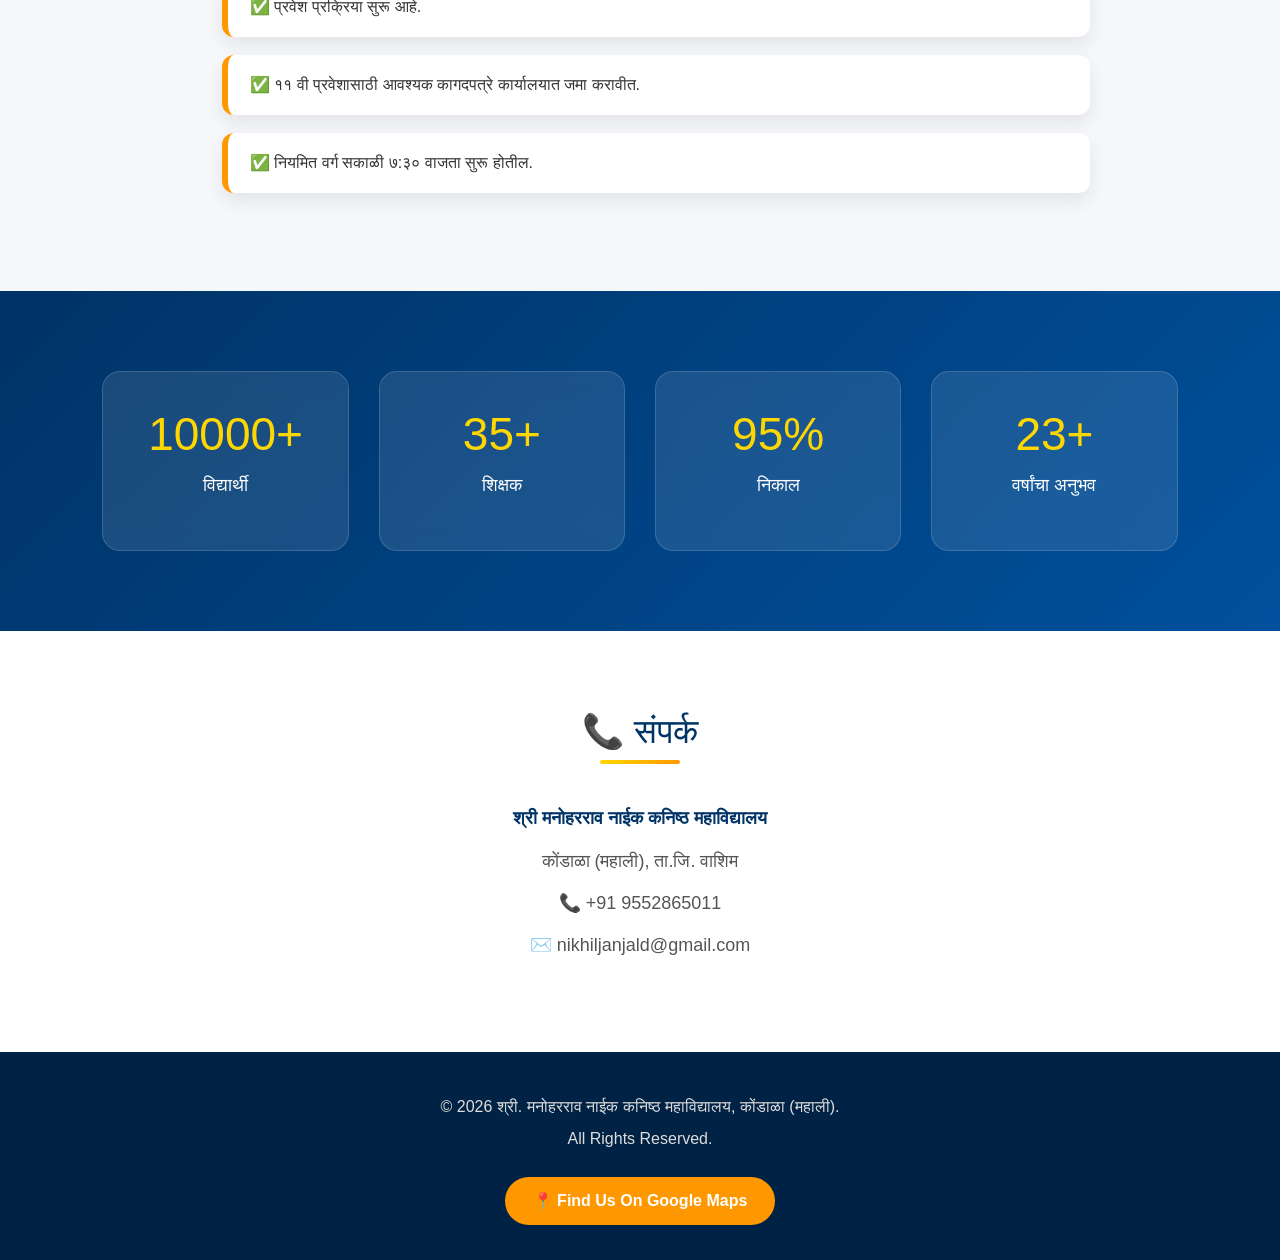
==== commit d5429792: "Update index.html" ====
--- a/index.html
+++ b/index.html
@@ -248,29 +248,23 @@
 
 <section id="about" class="about-principal">
 
-<div class="about-box">
-
-<h2>महाविद्यालयाविषयी</h2>
-
-<p>
-श्री. मनोहरराव नाईक कनिष्ठ महाविद्यालय हे विद्यार्थ्यांच्या सर्वांगीण विकासासाठी कार्यरत असून गुणवत्तापूर्ण शिक्षण, संस्कार आणि आधुनिक ज्ञान देण्यास कटिबद्ध आहे. आमच्या महाविद्यालयात अनुभवी शिक्षक, उत्कृष्ट शैक्षणिक वातावरण आणि विविध उपक्रमांच्या माध्यमातून विद्यार्थ्यांचा सर्वांगीण विकास केला जातो.
-</p>
-
-</div>
-
-<div class="principal-box">
-
-<img src="assets/principal.jpg" alt="Principal">
-
-<h3>प्राचार्यांचे मनोगत</h3>
-
-<p>
-विद्यार्थ्यांच्या उज्ज्वल भविष्यासाठी गुणवत्तापूर्ण शिक्षण देणे हेच आमचे ध्येय आहे. प्रत्येक विद्यार्थ्यामध्ये ज्ञान, संस्कार आणि आत्मविश्वास निर्माण व्हावा यासाठी आम्ही सदैव प्रयत्नशील आहोत.
-</p>
-
-<a href="#about" class="btn">अधिक वाचा</a>
-
-</div>
+    <div class="principal-message">
+
+        <div class="message-text">
+            <h2>प्राचार्यांचे मनोगत</h2>
+
+            <p>
+                विद्यार्थ्यांच्या उज्ज्वल भविष्यासाठी गुणवत्तापूर्ण शिक्षण देणे हेच आमचे ध्येय आहे.
+                प्रत्येक विद्यार्थ्यामध्ये ज्ञान, संस्कार आणि आत्मविश्वास निर्माण व्हावा यासाठी
+                आम्ही सदैव प्रयत्नशील आहोत.
+            </p>
+        </div>
+
+        <div class="message-photo">
+            <img src="assets/principal.jpg" alt="Principal">
+        </div>
+
+    </div>
 
 </section>
  
--- a/style.css
+++ b/style.css
@@ -683,53 +683,6 @@
     margin:30px auto;
     padding:25px;
 }
-
-}
-/*======================================
-        GOLDEN SLIDER
-======================================*/
-
-.golden-slider{
-    position:relative;
-    width:100%;
-    height:100vh;
-    overflow:hidden;
-    background:#000;
-}
-
-.golden-slide{
-    position:absolute;
-    inset:0;
-    width:100%;
-    height:100%;
-    object-fit:cover;
-    opacity:0;
-    animation:goldenSlide 12s infinite;
-}
-
-.golden-slide:nth-child(1){
-    animation-delay:0s;
-}
-
-.golden-slide:nth-child(2){
-    animation-delay:4s;
-}
-
-.golden-slide:nth-child(3){
-    animation-delay:8s;
-}
-
-@keyframes goldenSlide{
-
-0%{opacity:0;}
-
-8%{opacity:1;}
-
-30%{opacity:1;}
-
-38%{opacity:0;}
-
-100%{opacity:0;}
 
 }
 
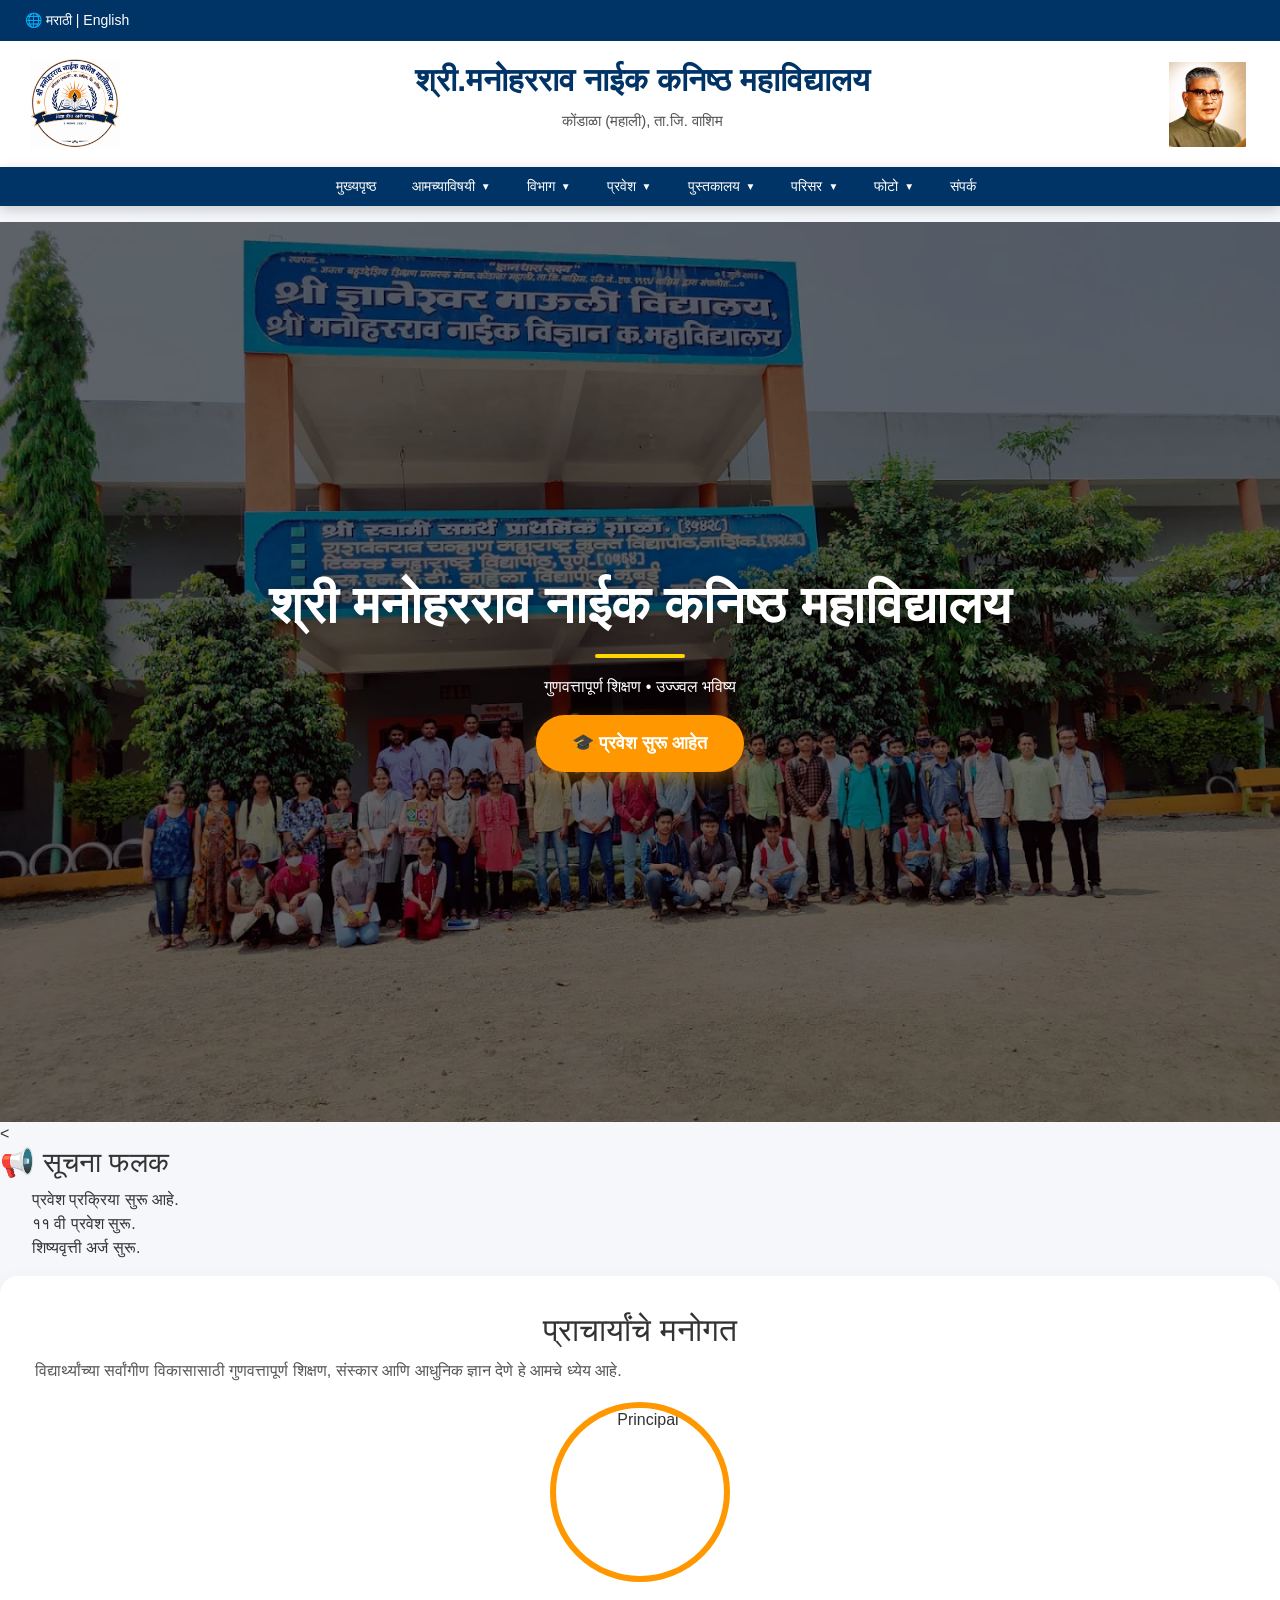
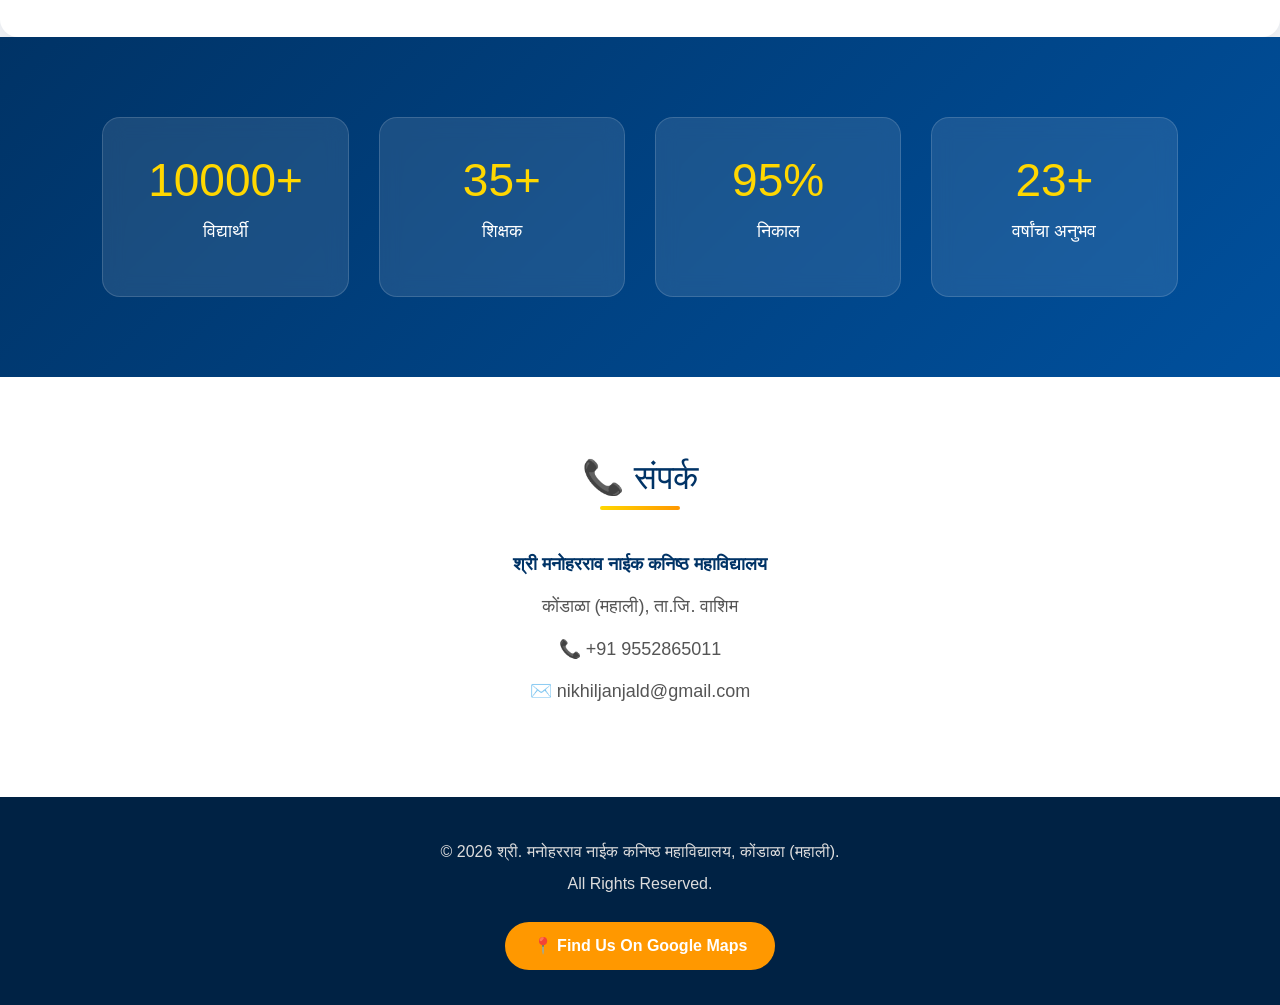
==== commit e42b8260: "Update index.html" ====
--- a/index.html
+++ b/index.html
@@ -246,39 +246,36 @@
 </div>
 <!-- Principal Message -->
 
-<section id="about" class="about-principal">
-
-    <div class="principal-message">
-
-        <div class="message-text">
+<<section class="principal-section">
+
+    <div class="notice-box">
+        <h3>📢 सूचना फलक</h3>
+
+        <ul>
+            <li>प्रवेश प्रक्रिया सुरू आहे.</li>
+            <li>११ वी प्रवेश सुरू.</li>
+            <li>शिष्यवृत्ती अर्ज सुरू.</li>
+        </ul>
+    </div>
+
+    <div class="principal-box">
+
+        <div class="message">
             <h2>प्राचार्यांचे मनोगत</h2>
 
             <p>
-                विद्यार्थ्यांच्या उज्ज्वल भविष्यासाठी गुणवत्तापूर्ण शिक्षण देणे हेच आमचे ध्येय आहे.
-                प्रत्येक विद्यार्थ्यामध्ये ज्ञान, संस्कार आणि आत्मविश्वास निर्माण व्हावा यासाठी
-                आम्ही सदैव प्रयत्नशील आहोत.
+                विद्यार्थ्यांच्या सर्वांगीण विकासासाठी गुणवत्तापूर्ण शिक्षण,
+                संस्कार आणि आधुनिक ज्ञान देणे हे आमचे ध्येय आहे.
             </p>
         </div>
 
-        <div class="message-photo">
+        <div class="photo">
             <img src="assets/principal.jpg" alt="Principal">
         </div>
 
     </div>
 
-</section>
- 
-    <section class="notice">
-  <h2>📢 सूचना फलक</h2>
-
-  <ul>
-    <li>✅ प्रवेश प्रक्रिया सुरू आहे.</li>
-    <li>✅ ११ वी प्रवेशासाठी आवश्यक कागदपत्रे कार्यालयात जमा करावीत.</li>
-    <li>✅ नियमित वर्ग सकाळी ७:३० वाजता सुरू होतील.</li>
-  </ul>
-</section>
-
-    <section class="stats">
+</section>   <section class="stats">
 
   <div class="stat-box">
     <h2>10000+</h2>
--- a/style.css
+++ b/style.css
@@ -958,3 +958,60 @@
         box-shadow:0 0 18px #ff9800;
     }
 }
+.about-principal{
+    padding:80px 8%;
+    background:#f7f9fc;
+}
+
+.principal-message{
+    display:flex;
+    justify-content:space-between;
+    align-items:center;
+    gap:40px;
+    background:#fff;
+    padding:40px;
+    border-radius:20px;
+    box-shadow:0 8px 25px rgba(0,0,0,.10);
+}
+
+.message-text{
+    flex:2;
+}
+
+.message-text h2{
+    color:#003366;
+    margin-bottom:20px;
+}
+
+.message-text p{
+    line-height:1.9;
+    text-align:justify;
+    color:#555;
+}
+
+.message-photo{
+    flex:1;
+    text-align:center;
+}
+
+.message-photo img{
+    width:220px;
+    height:260px;
+    object-fit:cover;
+    border-radius:12px;
+    border:5px solid #ff9800;
+}
+
+@media(max-width:768px){
+
+.principal-message{
+    flex-direction:column-reverse;
+    text-align:center;
+}
+
+.message-photo img{
+    width:180px;
+    height:220px;
+}
+
+}
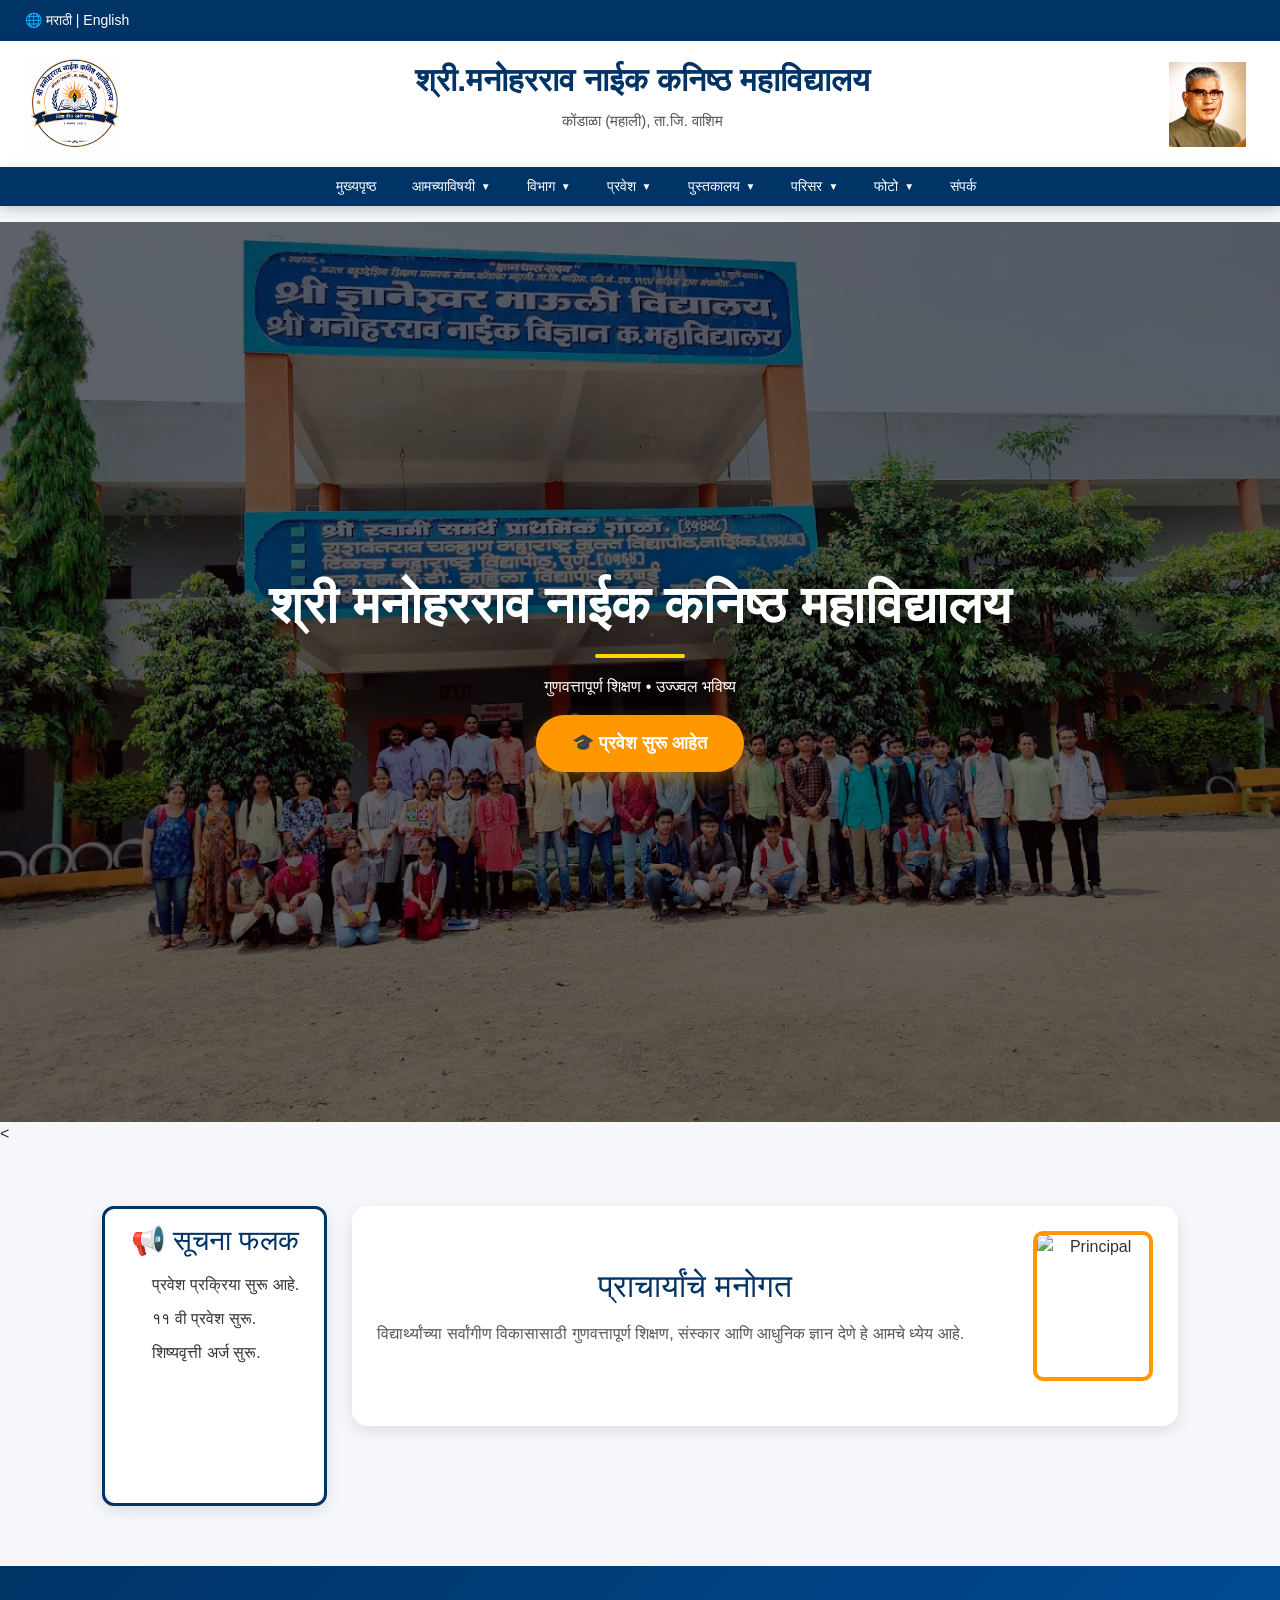
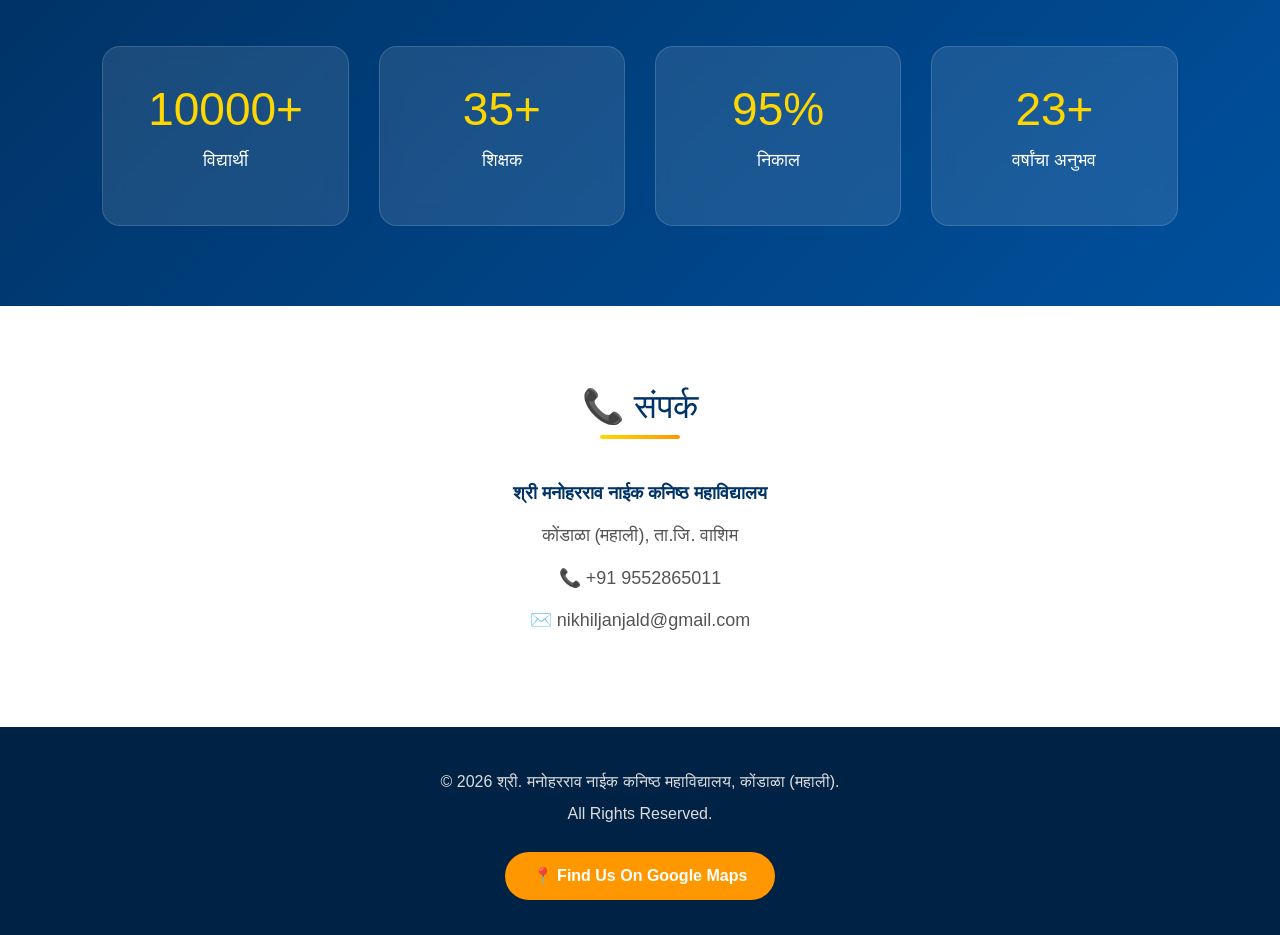
==== commit cf0a1b49: "Update index.html" ====
--- a/index.html
+++ b/index.html
@@ -53,7 +53,7 @@
 <ul class="menu">
 
 <li>
-<a href="#">मुख्यपृष्ठ</a>
+<a href="index.html">मुख्यपृष्ठ</a>
 </li>
 
 <li class="dropdown">
@@ -194,7 +194,7 @@
 <!-- ================= NAVBAR END ================= -->
 <!-- Hero Section -->
 
-<section class="hero">
+<section id="home" class="hero">
     <div class="overlay">
         <h1>श्री मनोहरराव नाईक कनिष्ठ महाविद्यालय</h1>
         <p>गुणवत्तापूर्ण शिक्षण • उज्ज्वल भविष्य</p>
--- a/style.css
+++ b/style.css
@@ -1015,3 +1015,85 @@
 }
 
 }
+.principal-section{
+    display:flex;
+    gap:25px;
+    padding:60px 8%;
+    align-items:flex-start;
+}
+
+/* Notice Board */
+.notice-box{
+    width:225px;      /* साधारण 2.25 inch */
+    min-height:300px; /* साधारण 3 inch */
+    background:#fff;
+    border:3px solid #003366;
+    border-radius:12px;
+    padding:15px;
+    box-shadow:0 5px 15px rgba(0,0,0,.1);
+}
+
+.notice-box h3{
+    text-align:center;
+    color:#003366;
+    margin-bottom:15px;
+}
+
+.notice-box li{
+    margin-bottom:10px;
+}
+
+/* Principal Box */
+.principal-box{
+    flex:1;
+    display:flex;
+    justify-content:space-between;
+    align-items:center;
+    background:#fff;
+    border-radius:15px;
+    padding:25px;
+    box-shadow:0 5px 15px rgba(0,0,0,.1);
+}
+
+.message{
+    flex:1;
+    padding-right:20px;
+}
+
+.message h2{
+    color:#003366;
+    margin-bottom:15px;
+}
+
+.message p{
+    line-height:1.8;
+    text-align:justify;
+}
+
+.photo img{
+    width:120px;
+    height:150px;
+    object-fit:cover;
+    border:4px solid #ff9800;
+    border-radius:10px;
+}
+
+@media(max-width:768px){
+    .principal-section{
+        flex-direction:column;
+    }
+
+    .notice-box{
+        width:100%;
+        min-height:auto;
+    }
+
+    .principal-box{
+        flex-direction:column-reverse;
+        text-align:center;
+    }
+
+    .photo img{
+        margin-bottom:20px;
+    }
+}
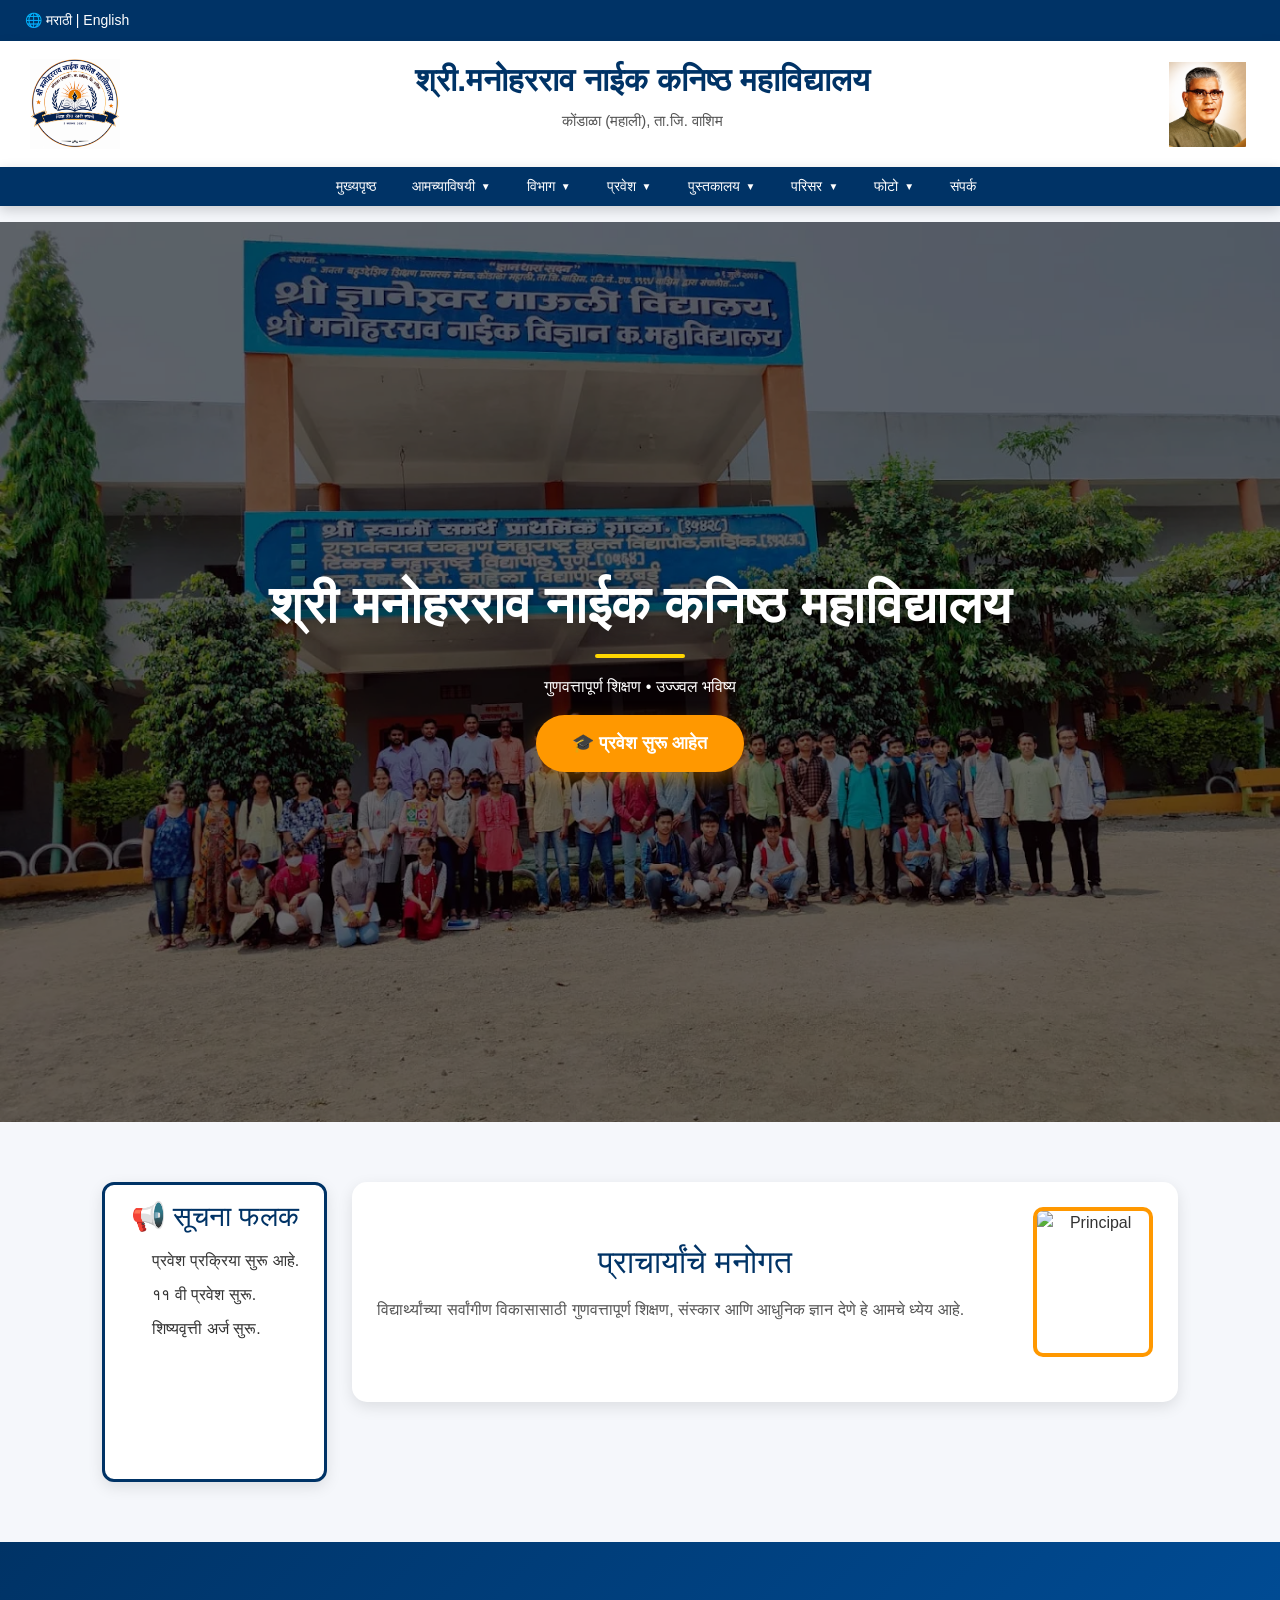
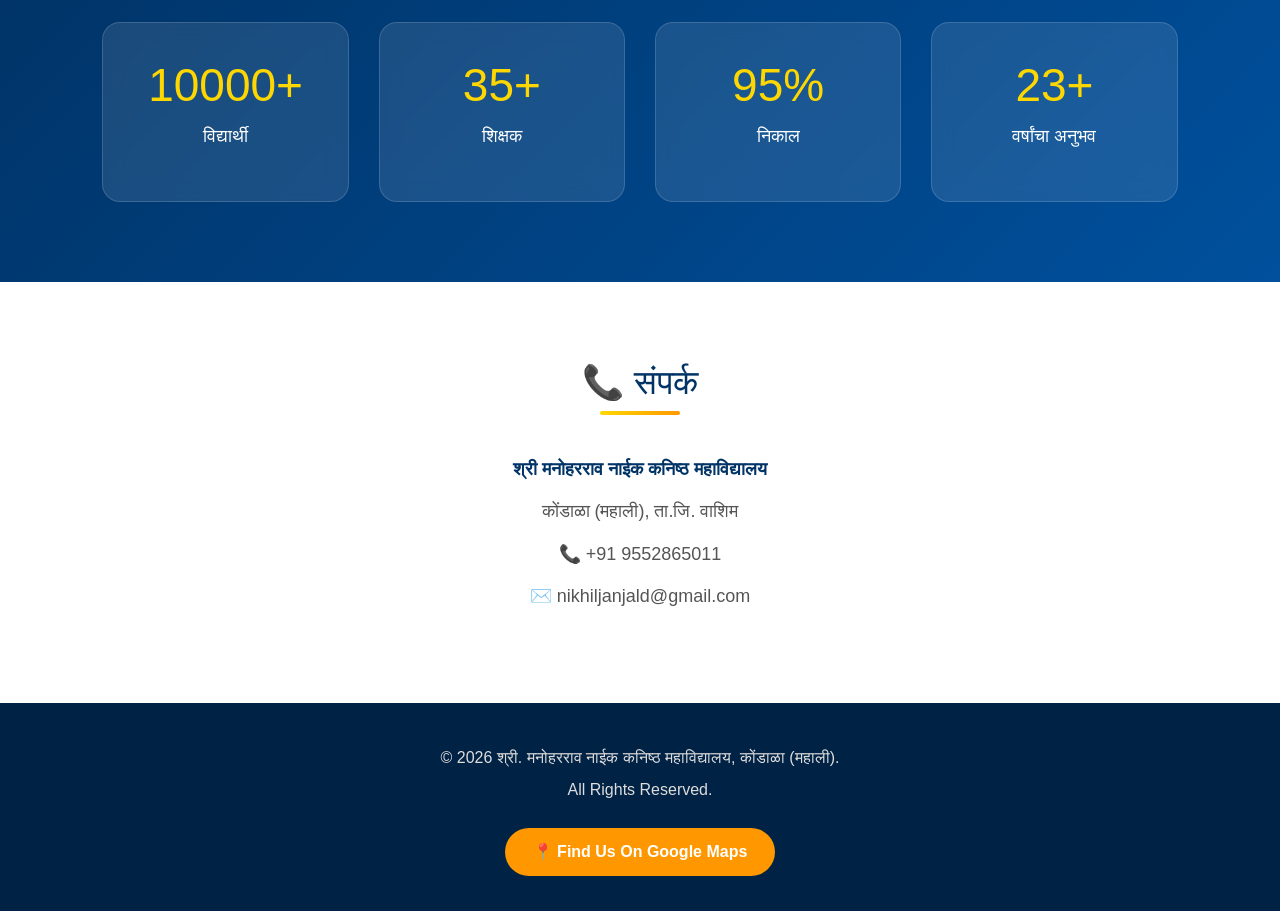
==== commit 8794f4f9: "Update index.html" ====
--- a/index.html
+++ b/index.html
@@ -246,7 +246,7 @@
 </div>
 <!-- Principal Message -->
 
-<<section class="principal-section">
+<section class="principal-section">
 
     <div class="notice-box">
         <h3>📢 सूचना फलक</h3>
